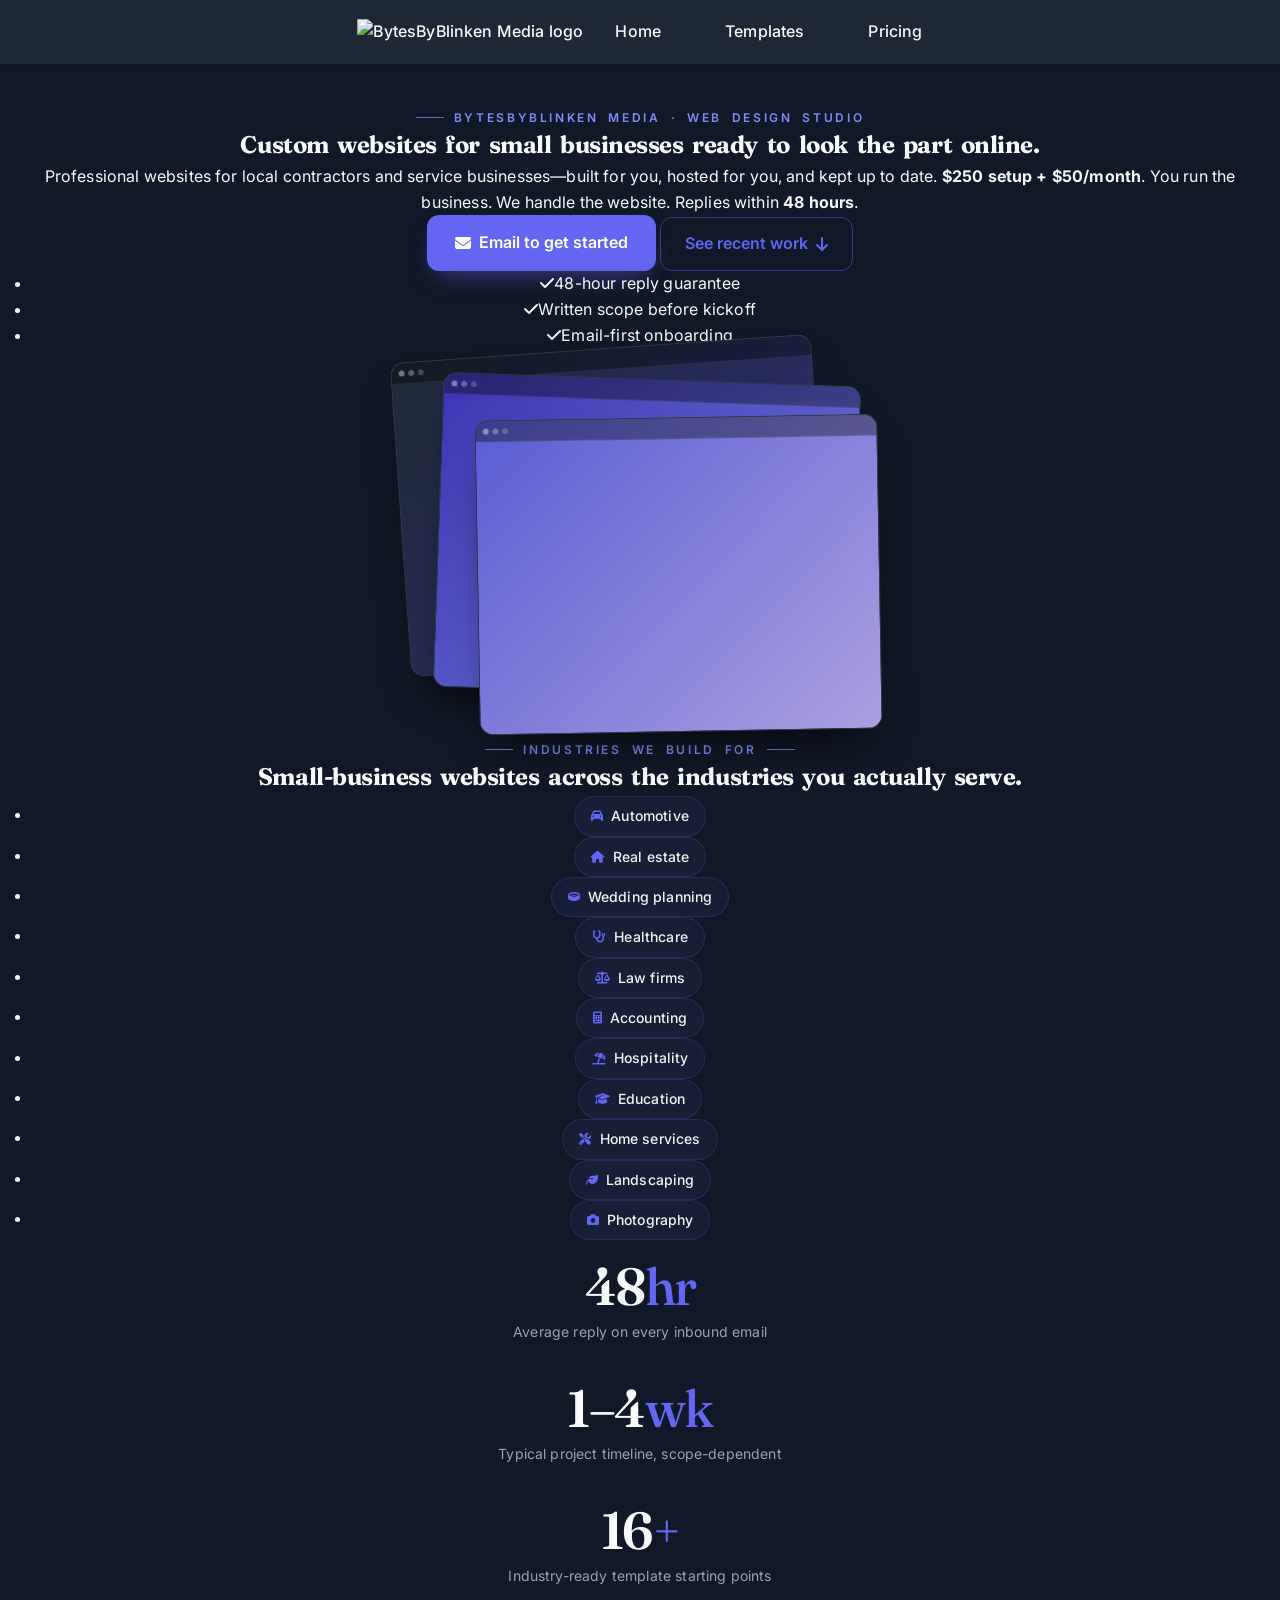
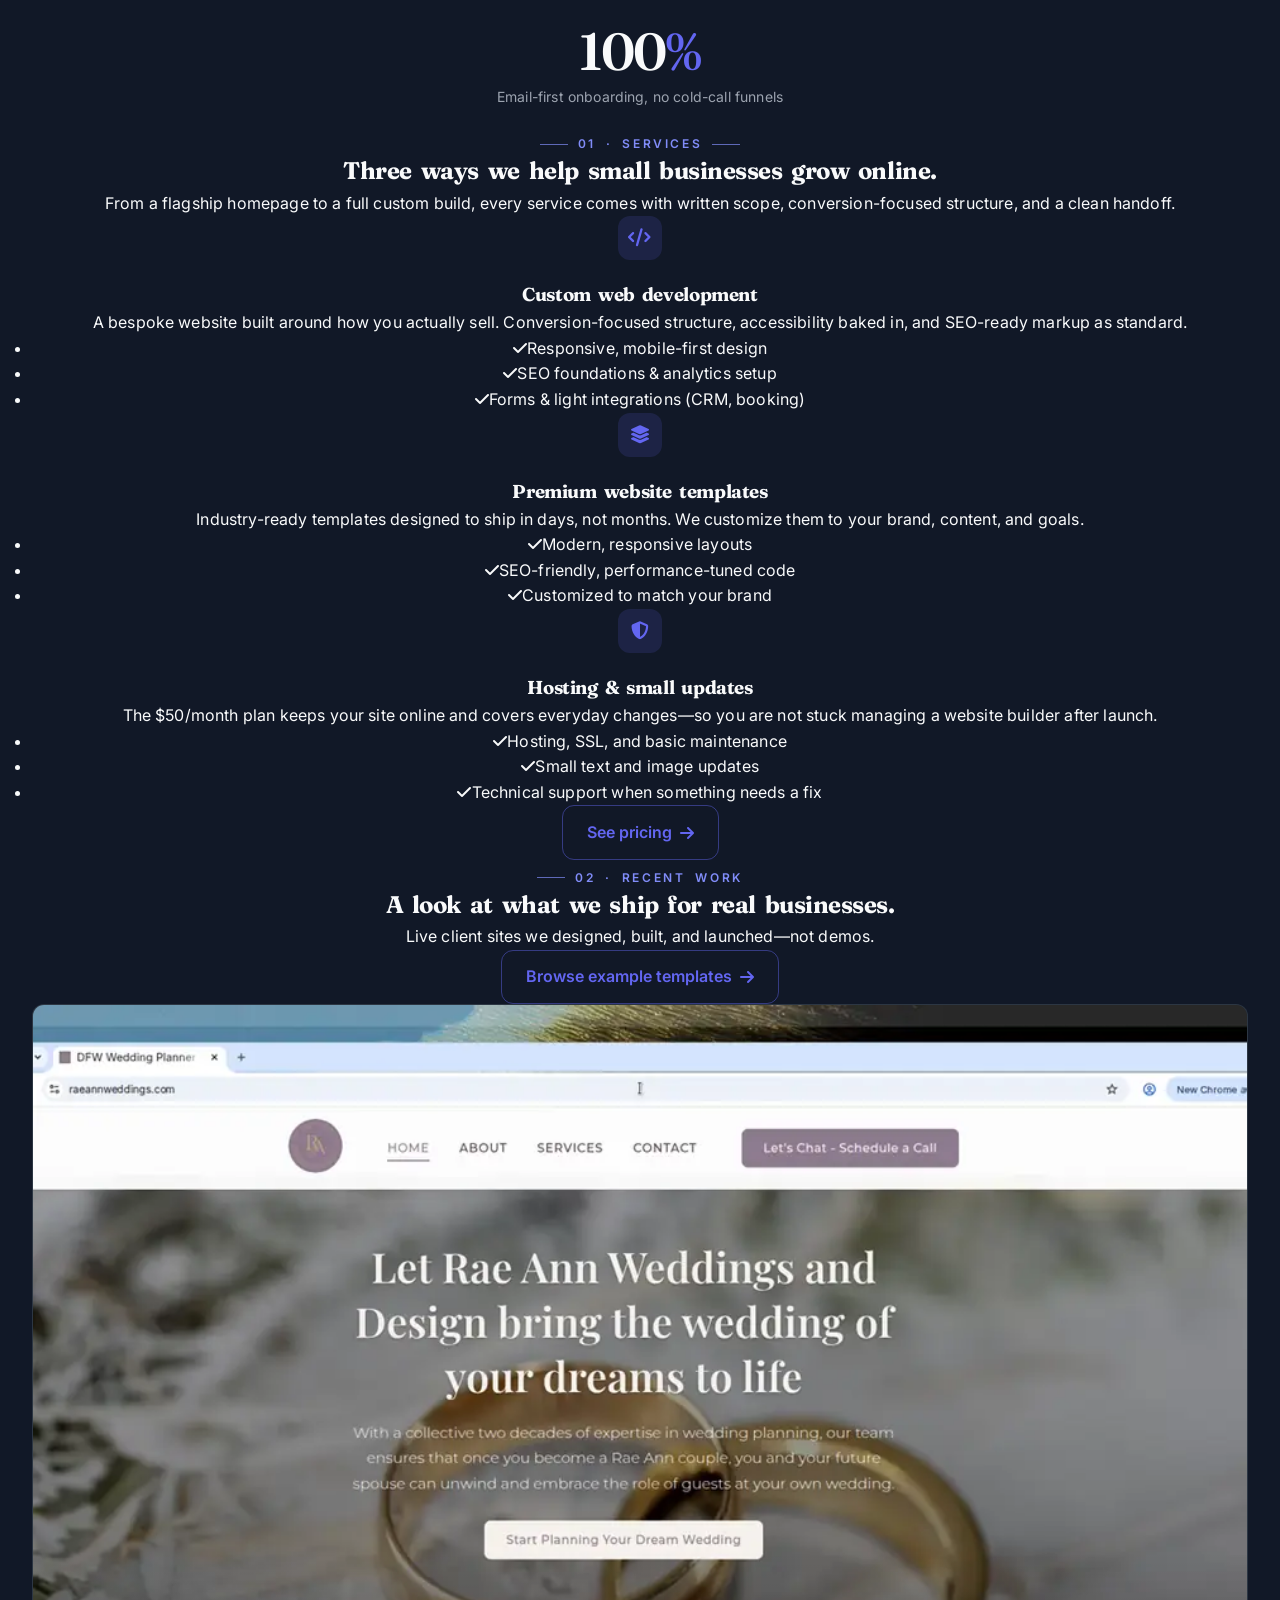
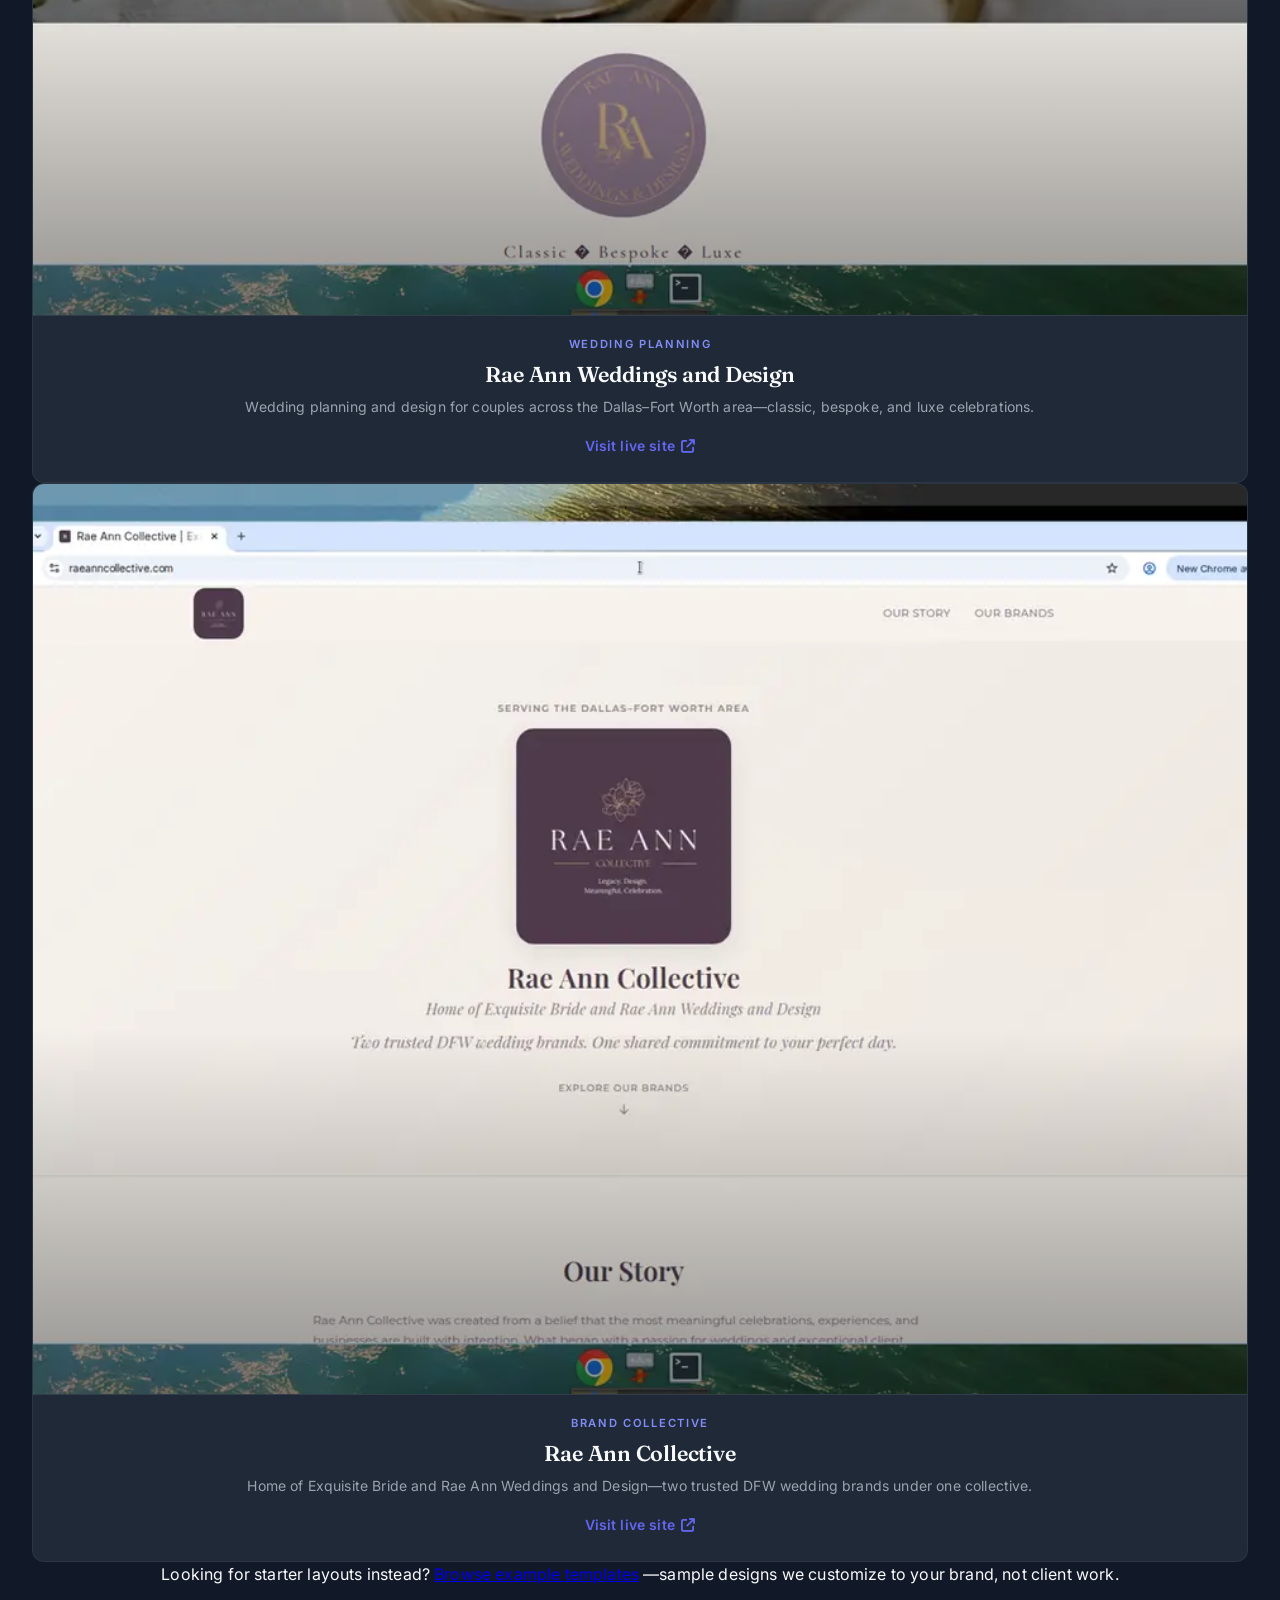
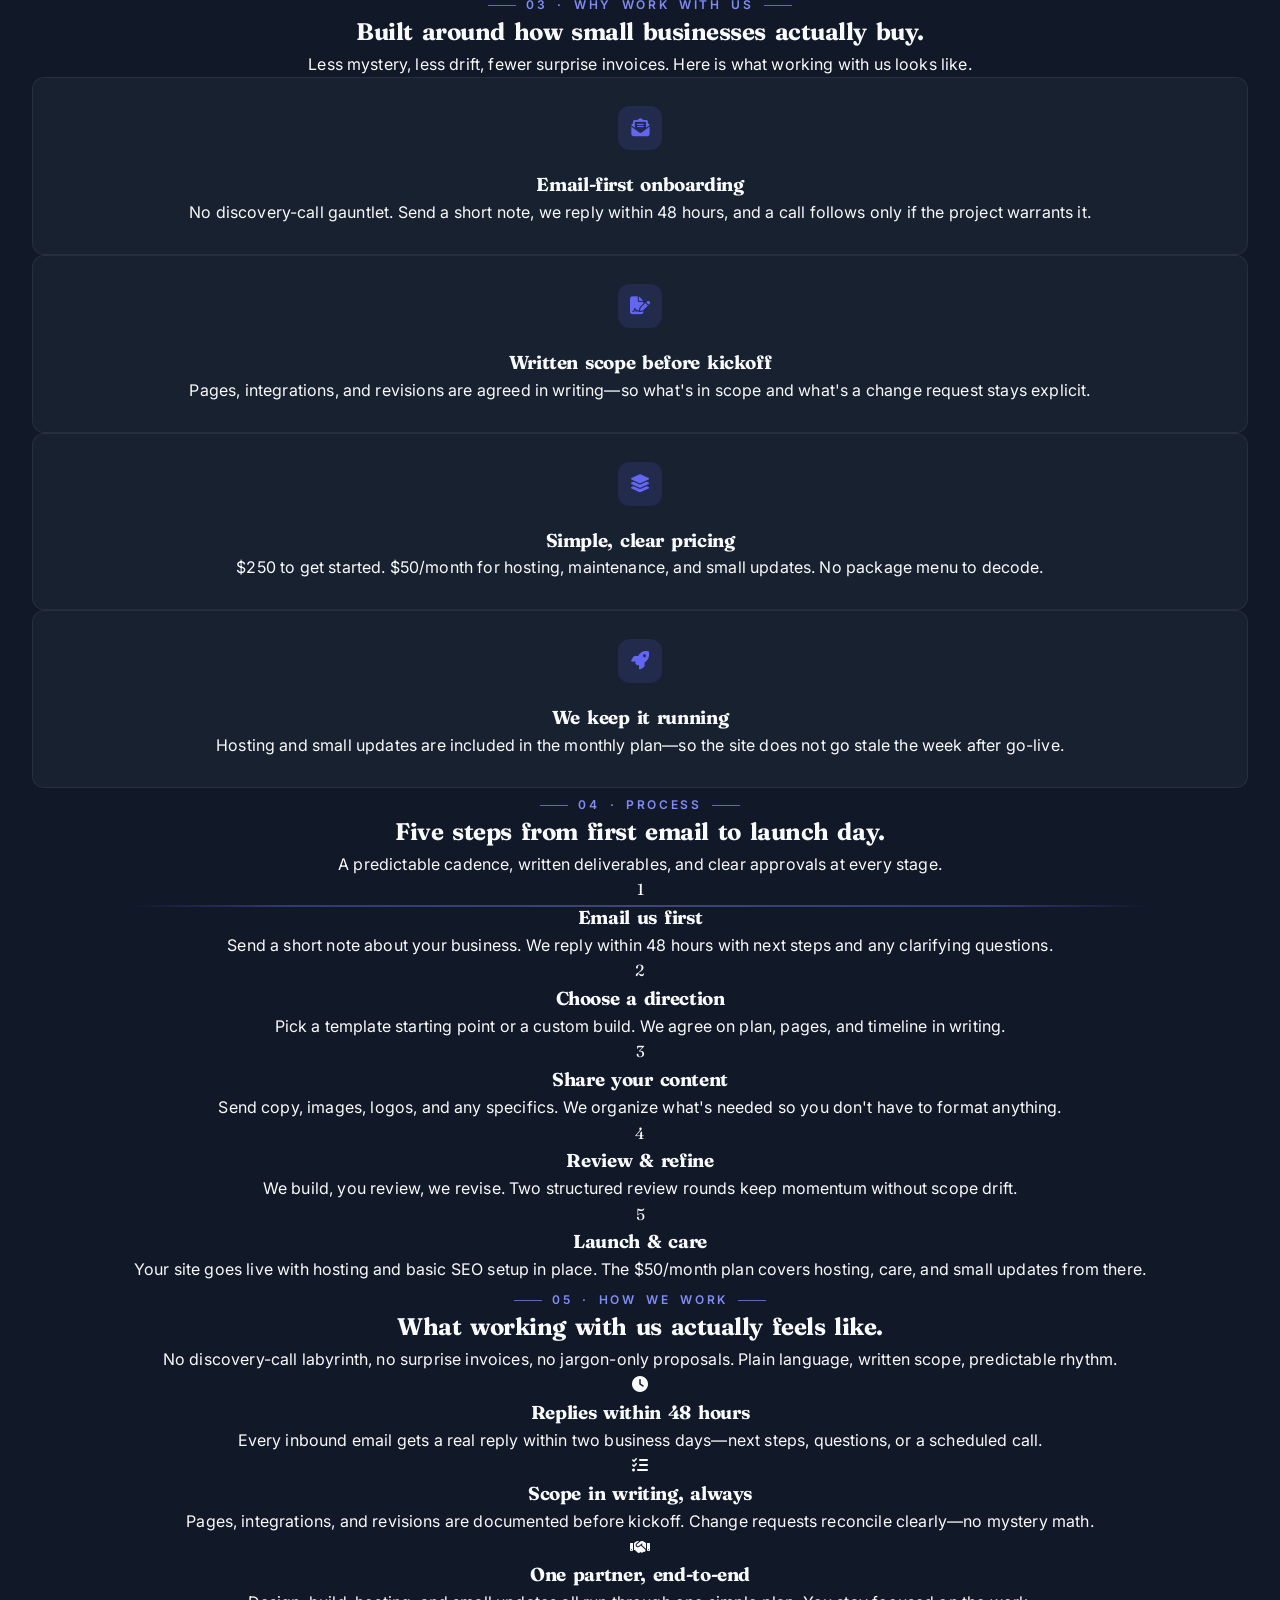
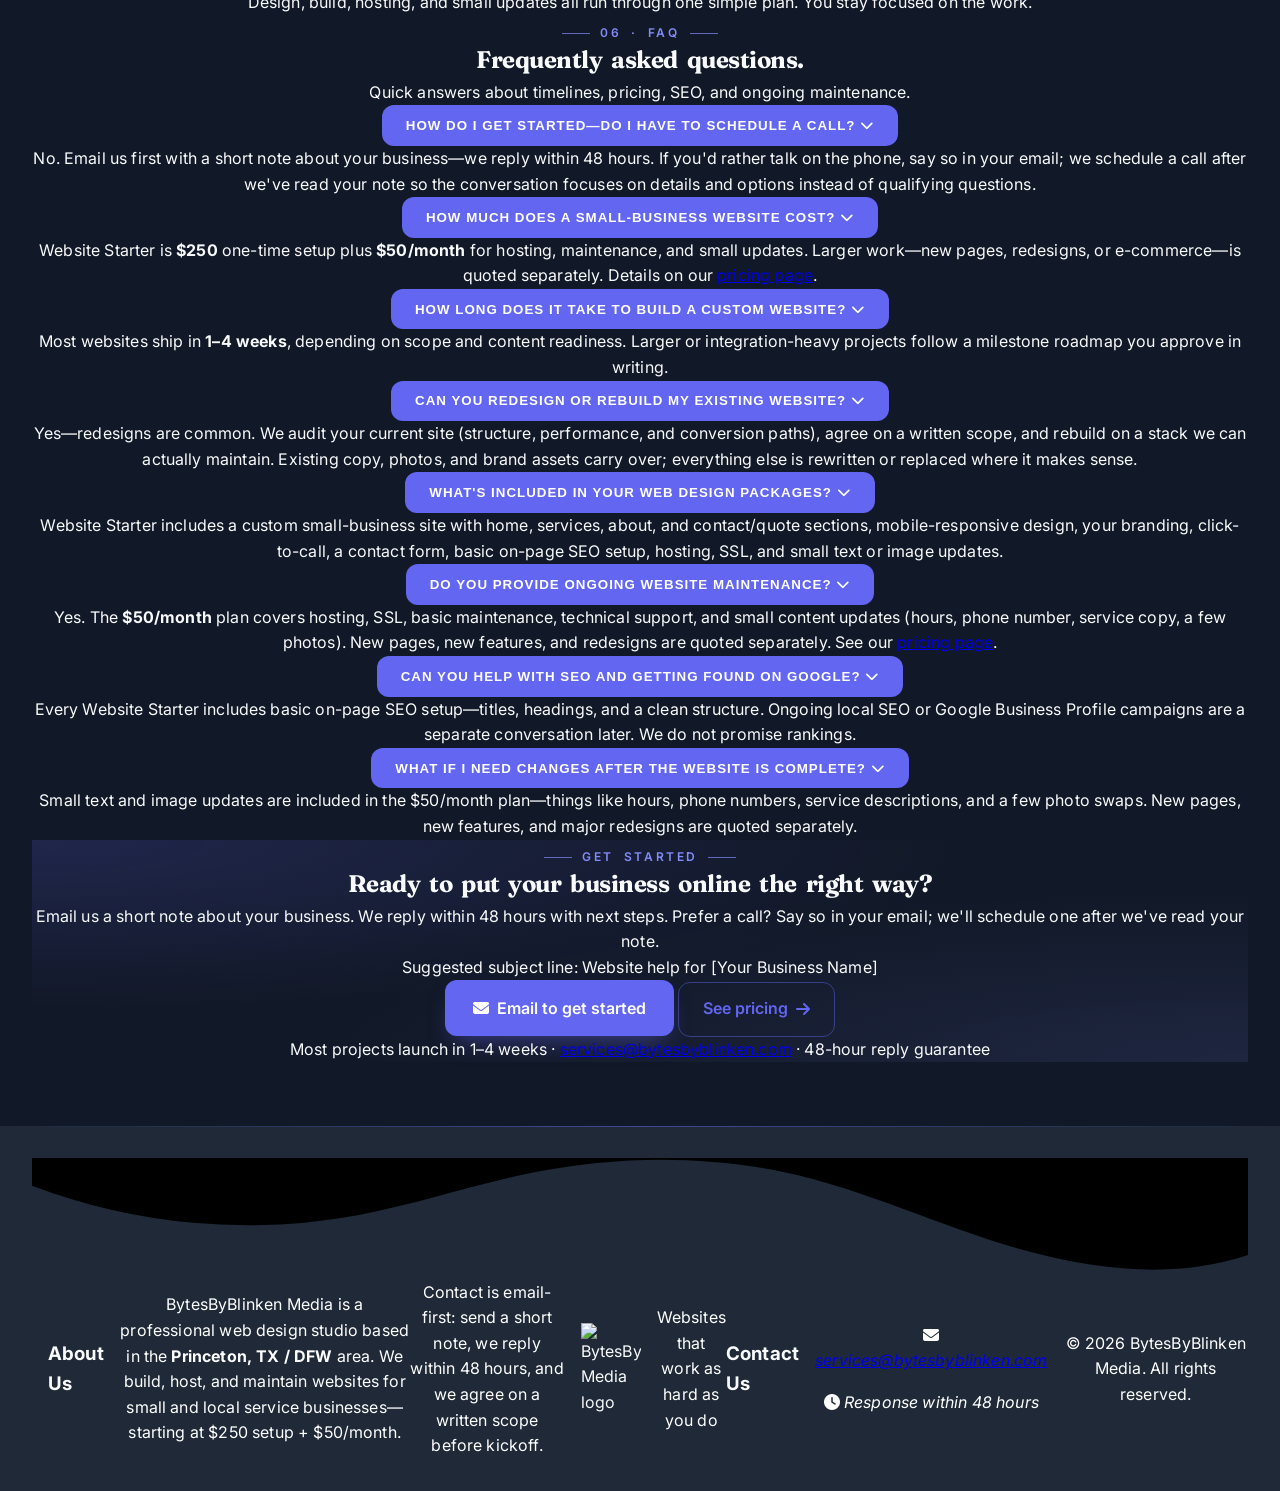
==== index.html @ 93beb2c6 "Show real client work and a Princeton/DFW About section. Replace template demos in Recent work with " ====
<!DOCTYPE html>
<html lang="en">
<head>
    <meta charset="UTF-8">
    <meta name="viewport" content="width=device-width, initial-scale=1.0">
    <meta name="description" content="BytesByBlinken Media builds professional websites for local contractors and service businesses. $250 setup + $50/month. You run the business. We handle the website.">
    <meta name="keywords" content="custom web design agency, small business web design, contractor website, local business website, affordable website, web development services, responsive web design, website templates, professional web design, web design pricing" />
    <meta name="google-site-verification" content="v9NE3aeE0xUibX_VsaZxMPtpK-1YTXNKPW6w9gkhU68" />
    <meta name="robots" content="index, follow, max-snippet:-1, max-image-preview:large, max-video-preview:-1">
    <meta name="author" content="BytesByBlinken">

    <!-- Open Graph meta tags -->
    <meta property="og:title" content="Custom Web Design Agency for Small Businesses | BytesByBlinken Media"/>
    <meta property="og:description" content="Professional websites for local service businesses. $250 setup + $50/month includes hosting, maintenance, and small updates. Replies within 48 hours."/>
    <meta property="og:image" content="https://builtbyblinken.com/images/Logo.png"/>
    <meta property="og:image:width" content="1200"/>
    <meta property="og:image:height" content="630"/>
    <meta property="og:url" content="https://builtbyblinken.com/"/>
    <meta property="og:type" content="website"/>
    <meta property="og:site_name" content="BytesByBlinken Media"/>

    <!-- Twitter Card meta tags -->
    <meta name="twitter:card" content="summary_large_image"/>
    <meta name="twitter:title" content="Custom Web Design Agency for Small Businesses | BytesByBlinken Media"/>
    <meta name="twitter:description" content="Professional websites for local service businesses. $250 setup + $50/month includes hosting, maintenance, and small updates. Replies within 48 hours."/>
    <meta name="twitter:image" content="https://builtbyblinken.com/images/Logo.png"/>

    <link rel="canonical" href="https://builtbyblinken.com/" />
    <title>Custom Web Design Agency for Small Businesses | BytesByBlinken Media</title>
    <link rel="stylesheet" href="style.css">
    <link rel="stylesheet" href="tailwind-built.css">
    <link rel="stylesheet" href="https://cdnjs.cloudflare.com/ajax/libs/font-awesome/6.4.0/css/all.min.css">
    <link rel="icon" type="image/png" href="./images/Logo.png">

    <!-- Google tag (gtag.js) -->
    <script async src="https://www.googletagmanager.com/gtag/js?id=G-9R77YHRG17"></script>
    <script>
      window.dataLayer = window.dataLayer || [];
      function gtag(){dataLayer.push(arguments);}
      gtag('js', new Date());
      gtag('config', 'G-9R77YHRG17');
    </script>

    <!-- Structured Data for SEO -->
    <script type="application/ld+json">
    {
      "@context": "https://schema.org",
      "@type": "WebDesignAgency",
      "name": "BytesByBlinken Media",
      "description": "Web design for local contractors and service businesses. Website Starter is $250 setup plus $50/month for hosting, maintenance, and small updates.",
      "url": "https://builtbyblinken.com",
      "logo": "https://builtbyblinken.com/images/Logo.png",
      "image": "https://builtbyblinken.com/images/Logo.png",
      "telephone": "Contact via email",
      "email": "services@bytesbyblinken.com",
      "address": {
        "@type": "PostalAddress",
        "addressLocality": "Princeton",
        "addressRegion": "TX",
        "addressCountry": "US"
      },
      "sameAs": [
        "https://github.com/ItsHeyblinken"
      ],
      "serviceType": [
        "Custom Web Design",
        "Web Development",
        "Website Templates",
        "Responsive Design",
        "SEO Web Design",
        "Website Hosting and Maintenance"
      ],
      "areaServed": "Dallas-Fort Worth, TX",
      "hasOfferCatalog": {
        "@type": "OfferCatalog",
        "name": "Web Design Services",
        "itemListElement": [
          {
            "@type": "Offer",
            "itemOffered": {
              "@type": "Service",
              "name": "Custom Web Development",
              "description": "Tailored websites built to your exact specifications, with written scope and conversion-focused structure."
            }
          },
          {
            "@type": "Offer",
            "itemOffered": {
              "@type": "Service",
              "name": "Premium Website Templates",
              "description": "Professional, responsive templates ready for fast deployment across industries."
            }
          },
          {
            "@type": "Offer",
            "itemOffered": {
              "@type": "Service",
              "name": "Website Starter Hosting and Maintenance",
              "description": "$50/month hosting, SSL, basic maintenance, and small text or image updates after launch."
            }
          }
        ]
      }
    }
    </script>
</head>
<body class="bg-primary text-light min-h-screen flex flex-col">
    <header>
        <nav id="navbar" class="fixed top-0 left-0 w-full bg-secondary/95 backdrop-blur-md border-b border-white/10 shadow-lg shadow-black/25 z-50 transition-all duration-300">
            <div class="container mx-auto px-4 py-3 flex flex-row justify-between items-center">
                <a href="./index.html" class="transition-transform duration-300 hover:scale-105 flex items-center" aria-label="BytesByBlinken Media home">
                    <img id="navbar-logo" src="./images/Logo.png" alt="BytesByBlinken Media logo" class="w-10 h-auto">
                </a>
                <ul class="flex flex-row space-x-8 items-center">
                    <li class="flex flex-row md:space-x-8 space-x-4">
                        <a href="./index.html" class="text-accent transition-colors relative py-2 flex items-center after:absolute after:bottom-0 after:left-1/2 after:-translate-x-1/2 after:w-4/5 after:h-0.5 after:bg-accent after:transition-all">Home</a>
                        <a href="./templates.html" class="text-light hover:text-accent transition-colors relative py-2 flex items-center after:absolute after:bottom-0 after:left-1/2 after:-translate-x-1/2 after:w-0 after:h-0.5 after:bg-accent after:transition-all hover:after:w-4/5">Templates</a>
                        <a href="./pricing.html" class="text-light hover:text-accent transition-colors relative py-2 flex items-center after:absolute after:bottom-0 after:left-1/2 after:-translate-x-1/2 after:w-0 after:h-0.5 after:bg-accent after:transition-all hover:after:w-4/5">Pricing</a>
                    </li>
                </ul>
            </div>
        </nav>
    </header>

    <main class="container mx-auto px-4 pt-24 md:pt-28 flex-grow">

        <!-- =================== HERO =================== -->
        <section class="relative pb-12 md:pb-20" aria-labelledby="home-heading">
            <div class="absolute inset-0 bg-gradient-soft pointer-events-none rounded-3xl" aria-hidden="true"></div>
            <div class="relative grid lg:grid-cols-12 gap-10 lg:gap-12 items-center pt-6 md:pt-10 px-2 sm:px-4 md:px-6">
                <div class="lg:col-span-7 flex flex-col gap-6">
                    <span class="eyebrow">BytesByBlinken Media · Web Design Studio</span>
                    <h1 id="home-heading" class="font-display text-4xl sm:text-5xl md:text-6xl lg:text-[3.75rem] xl:text-[4.25rem] leading-[1.05] text-light font-semibold animate-slideUp">
                        Custom websites for small businesses ready to <span class="text-accent italic">look the part</span> online.
                    </h1>
                    <p class="text-muted text-lg md:text-xl leading-relaxed max-w-2xl animate-slideUp animation-delay-200">
                        Professional websites for local contractors and service businesses—built for you, hosted for you, and kept up to date. <strong class="text-light font-semibold">$250 setup + $50/month</strong>. You run the business. We handle the website. Replies within <strong class="text-light font-semibold">48 hours</strong>.
                    </p>
                    <div class="flex flex-col sm:flex-row gap-3 sm:gap-4 pt-2 animate-fadeIn animation-delay-400">
                        <a href="mailto:services@bytesbyblinken.com?subject=Website%20help%20for%20%5BYour%20Business%20Name%5D&body=Hi%2C%0A%0APlease%20share%20a%20few%20details%20so%20I%20can%20reply%20with%20next%20steps%3A%0A%0A-%20Business%20name%3A%20%0A-%20What%20you%20sell%20or%20do%3A%20%0A-%20Timeline%20or%20deadline%20%28if%20any%29%3A%20%0A-%20Link%20to%20your%20current%20site%20or%20social%20%28if%20you%20have%20one%29%3A%20%0A%0AIf%20you%27d%20rather%20talk%20on%20the%20phone%20first%2C%20say%20so%20here%20and%20we%27ll%20schedule%20a%20call%20after%20this%20note.%0A%0AThanks%21" class="btn-cta">
                            <i class="fas fa-envelope text-sm"></i>
                            <span>Email to get started</span>
                        </a>
                        <a href="#recent-work" class="btn-ghost">
                            <span>See recent work</span>
                            <i class="fas fa-arrow-down text-xs"></i>
                        </a>
                    </div>
                    <ul class="flex flex-wrap gap-x-6 gap-y-2 text-sm text-muted pt-3 animate-fadeIn animation-delay-600">
                        <li class="flex items-center gap-2"><i class="fas fa-check text-accent text-xs"></i><span>48-hour reply guarantee</span></li>
                        <li class="flex items-center gap-2"><i class="fas fa-check text-accent text-xs"></i><span>Written scope before kickoff</span></li>
                        <li class="flex items-center gap-2"><i class="fas fa-check text-accent text-xs"></i><span>Email-first onboarding</span></li>
                    </ul>
                </div>

                <div class="lg:col-span-5 flex justify-center lg:justify-end">
                    <div class="hero-stack" aria-hidden="true">
                        <div class="hero-stack-card card-back"></div>
                        <div class="hero-stack-card card-mid"></div>
                        <div class="hero-stack-card card-front"></div>
                    </div>
                </div>
            </div>
        </section>

        <!-- =================== INDUSTRIES SERVED =================== -->
        <section class="py-10 md:py-12 border-t border-white/10" aria-labelledby="industries-heading">
            <div class="text-center max-w-2xl mx-auto mb-8">
                <span class="eyebrow eyebrow-center justify-center">Industries we build for</span>
                <h2 id="industries-heading" class="font-display text-2xl md:text-3xl text-light mt-4 leading-tight">Small-business websites across the industries you actually serve.</h2>
            </div>
            <ul class="flex flex-wrap justify-center gap-2.5 max-w-4xl mx-auto" role="list">
                <li><span class="industry-pill"><i class="fas fa-car"></i>Automotive</span></li>
                <li><span class="industry-pill"><i class="fas fa-house"></i>Real estate</span></li>
                <li><span class="industry-pill"><i class="fas fa-ring"></i>Wedding planning</span></li>
                <li><span class="industry-pill"><i class="fas fa-stethoscope"></i>Healthcare</span></li>
                <li><span class="industry-pill"><i class="fas fa-scale-balanced"></i>Law firms</span></li>
                <li><span class="industry-pill"><i class="fas fa-calculator"></i>Accounting</span></li>
                <li><span class="industry-pill"><i class="fas fa-umbrella-beach"></i>Hospitality</span></li>
                <li><span class="industry-pill"><i class="fas fa-graduation-cap"></i>Education</span></li>
                <li><span class="industry-pill"><i class="fas fa-screwdriver-wrench"></i>Home services</span></li>
                <li><span class="industry-pill"><i class="fas fa-leaf"></i>Landscaping</span></li>
                <li><span class="industry-pill"><i class="fas fa-camera"></i>Photography</span></li>
            </ul>
        </section>

        <!-- =================== STATS BAR =================== -->
        <section class="py-10 md:py-12" aria-labelledby="stats-heading">
            <h2 id="stats-heading" class="sr-only">How we work</h2>
            <div class="grid grid-cols-2 md:grid-cols-4 gap-4 md:gap-6 bg-secondary/50 border border-white/10 rounded-2xl p-6 md:p-8 backdrop-blur-sm">
                <div class="stat-block border-b md:border-b-0 md:border-r border-white/10">
                    <span class="stat-number">48<span class="stat-suffix">hr</span></span>
                    <span class="stat-label">Average reply on every inbound email</span>
                </div>
                <div class="stat-block md:border-r border-white/10">
                    <span class="stat-number">1–4<span class="stat-suffix">wk</span></span>
                    <span class="stat-label">Typical project timeline, scope-dependent</span>
                </div>
                <div class="stat-block md:border-r border-white/10 border-t md:border-t-0 pt-6 md:pt-0">
                    <span class="stat-number">16<span class="stat-suffix">+</span></span>
                    <span class="stat-label">Industry-ready template starting points</span>
                </div>
                <div class="stat-block border-t md:border-t-0 pt-6 md:pt-0">
                    <span class="stat-number">100<span class="stat-suffix">%</span></span>
                    <span class="stat-label">Email-first onboarding, no cold-call funnels</span>
                </div>
            </div>
        </section>

        <!-- =================== SERVICES =================== -->
        <section class="py-16 md:py-20 border-t border-white/10" aria-labelledby="services-heading">
            <div class="text-center mb-12 md:mb-14 max-w-3xl mx-auto">
                <span class="eyebrow eyebrow-center justify-center">01 · Services</span>
                <h2 id="services-heading" class="font-display text-3xl md:text-4xl lg:text-5xl text-light mt-4 leading-tight font-semibold">
                    Three ways we help small businesses <span class="text-accent">grow online</span>.
                </h2>
                <p class="text-muted mt-5 text-base md:text-lg leading-relaxed">From a flagship homepage to a full custom build, every service comes with written scope, conversion-focused structure, and a clean handoff.</p>
            </div>

            <div class="grid grid-cols-1 md:grid-cols-3 gap-6 md:gap-8">
                <article class="bg-secondary/70 rounded-2xl p-7 md:p-8 border border-white/10 hover:border-accent/35 transition-all duration-300 hover:-translate-y-1 hover:shadow-2xl flex flex-col">
                    <div class="differentiator-icon">
                        <i class="fas fa-code"></i>
                    </div>
                    <h3 class="font-display text-2xl text-light font-semibold mb-3">Custom web development</h3>
                    <p class="text-muted leading-relaxed mb-4">A bespoke website built around how you actually sell. Conversion-focused structure, accessibility baked in, and SEO-ready markup as standard.</p>
                    <ul class="text-sm text-muted space-y-2 mt-auto pt-4 border-t border-white/10">
                        <li class="flex gap-2"><i class="fas fa-check text-accent text-xs mt-1.5 shrink-0"></i><span>Responsive, mobile-first design</span></li>
                        <li class="flex gap-2"><i class="fas fa-check text-accent text-xs mt-1.5 shrink-0"></i><span>SEO foundations &amp; analytics setup</span></li>
                        <li class="flex gap-2"><i class="fas fa-check text-accent text-xs mt-1.5 shrink-0"></i><span>Forms &amp; light integrations (CRM, booking)</span></li>
                    </ul>
                </article>

                <article class="bg-secondary/70 rounded-2xl p-7 md:p-8 border border-white/10 hover:border-accent/35 transition-all duration-300 hover:-translate-y-1 hover:shadow-2xl flex flex-col">
                    <div class="differentiator-icon">
                        <i class="fas fa-layer-group"></i>
                    </div>
                    <h3 class="font-display text-2xl text-light font-semibold mb-3">Premium website templates</h3>
                    <p class="text-muted leading-relaxed mb-4">Industry-ready templates designed to ship in days, not months. We customize them to your brand, content, and goals.</p>
                    <ul class="text-sm text-muted space-y-2 mt-auto pt-4 border-t border-white/10">
                        <li class="flex gap-2"><i class="fas fa-check text-accent text-xs mt-1.5 shrink-0"></i><span>Modern, responsive layouts</span></li>
                        <li class="flex gap-2"><i class="fas fa-check text-accent text-xs mt-1.5 shrink-0"></i><span>SEO-friendly, performance-tuned code</span></li>
                        <li class="flex gap-2"><i class="fas fa-check text-accent text-xs mt-1.5 shrink-0"></i><span>Customized to match your brand</span></li>
                    </ul>
                </article>

                <article class="bg-secondary/70 rounded-2xl p-7 md:p-8 border border-white/10 hover:border-accent/35 transition-all duration-300 hover:-translate-y-1 hover:shadow-2xl flex flex-col">
                    <div class="differentiator-icon">
                        <i class="fas fa-shield-halved"></i>
                    </div>
                    <h3 class="font-display text-2xl text-light font-semibold mb-3">Hosting &amp; small updates</h3>
                    <p class="text-muted leading-relaxed mb-4">The $50/month plan keeps your site online and covers everyday changes—so you are not stuck managing a website builder after launch.</p>
                    <ul class="text-sm text-muted space-y-2 mt-auto pt-4 border-t border-white/10">
                        <li class="flex gap-2"><i class="fas fa-check text-accent text-xs mt-1.5 shrink-0"></i><span>Hosting, SSL, and basic maintenance</span></li>
                        <li class="flex gap-2"><i class="fas fa-check text-accent text-xs mt-1.5 shrink-0"></i><span>Small text and image updates</span></li>
                        <li class="flex gap-2"><i class="fas fa-check text-accent text-xs mt-1.5 shrink-0"></i><span>Technical support when something needs a fix</span></li>
                    </ul>
                </article>
            </div>

            <div class="text-center mt-10">
                <a href="./pricing.html" class="btn-ghost">
                    <span>See pricing</span>
                    <i class="fas fa-arrow-right text-xs"></i>
                </a>
            </div>
        </section>

        <!-- =================== RECENT WORK =================== -->
        <section id="recent-work" class="py-16 md:py-20 border-t border-white/10 text-left" aria-labelledby="work-heading">
            <div class="flex flex-col md:flex-row md:items-end md:justify-between gap-6 mb-10 md:mb-14">
                <div class="max-w-3xl">
                    <span class="eyebrow">02 · Recent work</span>
                    <h2 id="work-heading" class="font-display text-3xl md:text-4xl lg:text-5xl text-light mt-4 leading-tight font-semibold">
                        A look at what we ship for <span class="text-accent">real businesses</span>.
                    </h2>
                    <p class="text-muted mt-5 text-base md:text-lg leading-relaxed">Live client sites we designed, built, and launched—not demos.</p>
                </div>
                <a href="./templates.html" class="btn-ghost shrink-0 self-start md:self-auto">
                    <span>Browse example templates</span>
                    <i class="fas fa-arrow-right text-xs"></i>
                </a>
            </div>

            <div class="grid grid-cols-1 md:grid-cols-2 gap-6 md:gap-8 max-w-5xl">
                <a href="https://raeannweddings.com" target="_blank" rel="noopener noreferrer" class="work-card" aria-label="Visit Rae Ann Weddings and Design (opens in a new tab)">
                    <div class="work-card-visual">
                        <img src="./images/raeann-weddings-homepage.webp" alt="Homepage of Rae Ann Weddings and Design" class="work-card-image" width="960" height="720" loading="lazy" decoding="async">
                    </div>
                    <div class="work-card-body">
                        <span class="work-card-category">Wedding planning</span>
                        <h3 class="work-card-title">Rae Ann Weddings and Design</h3>
                        <p class="work-card-desc">Wedding planning and design for couples across the Dallas–Fort Worth area—classic, bespoke, and luxe celebrations.</p>
                        <span class="work-card-link">Visit live site <i class="fas fa-arrow-up-right-from-square text-xs"></i></span>
                    </div>
                </a>

                <a href="https://raeanncollective.com" target="_blank" rel="noopener noreferrer" class="work-card" aria-label="Visit Rae Ann Collective (opens in a new tab)">
                    <div class="work-card-visual">
                        <img src="./images/raeann-collective-homepage.webp" alt="Homepage of Rae Ann Collective" class="work-card-image" width="960" height="720" loading="lazy" decoding="async">
                    </div>
                    <div class="work-card-body">
                        <span class="work-card-category">Brand collective</span>
                        <h3 class="work-card-title">Rae Ann Collective</h3>
                        <p class="work-card-desc">Home of Exquisite Bride and Rae Ann Weddings and Design—two trusted DFW wedding brands under one collective.</p>
                        <span class="work-card-link">Visit live site <i class="fas fa-arrow-up-right-from-square text-xs"></i></span>
                    </div>
                </a>
            </div>

            <p class="text-muted text-sm mt-8 md:mt-10 leading-relaxed">
                Looking for starter layouts instead?
                <a href="./templates.html" class="text-accent hover:text-highlight transition-colors font-medium">Browse example templates</a>
                —sample designs we customize to your brand, not client work.
            </p>
        </section>

        <!-- =================== WHY WORK WITH US =================== -->
        <section class="py-16 md:py-20 border-t border-white/10" aria-labelledby="why-heading">
            <div class="text-center mb-12 md:mb-14 max-w-3xl mx-auto">
                <span class="eyebrow eyebrow-center justify-center">03 · Why work with us</span>
                <h2 id="why-heading" class="font-display text-3xl md:text-4xl lg:text-5xl text-light mt-4 leading-tight font-semibold">
                    Built around <span class="text-accent">how small businesses</span> actually buy.
                </h2>
                <p class="text-muted mt-5 text-base md:text-lg leading-relaxed">Less mystery, less drift, fewer surprise invoices. Here is what working with us looks like.</p>
            </div>

            <div class="grid grid-cols-1 sm:grid-cols-2 lg:grid-cols-4 gap-5 md:gap-6">
                <div class="differentiator-card">
                    <div class="differentiator-icon"><i class="fas fa-envelope-open-text"></i></div>
                    <h3 class="font-display text-xl text-light font-semibold mb-2">Email-first onboarding</h3>
                    <p class="text-sm text-muted leading-relaxed">No discovery-call gauntlet. Send a short note, we reply within 48 hours, and a call follows only if the project warrants it.</p>
                </div>
                <div class="differentiator-card">
                    <div class="differentiator-icon"><i class="fas fa-file-signature"></i></div>
                    <h3 class="font-display text-xl text-light font-semibold mb-2">Written scope before kickoff</h3>
                    <p class="text-sm text-muted leading-relaxed">Pages, integrations, and revisions are agreed in writing—so what's in scope and what's a change request stays explicit.</p>
                </div>
                <div class="differentiator-card">
                    <div class="differentiator-icon"><i class="fas fa-layer-group"></i></div>
                    <h3 class="font-display text-xl text-light font-semibold mb-2">Simple, clear pricing</h3>
                    <p class="text-sm text-muted leading-relaxed">$250 to get started. $50/month for hosting, maintenance, and small updates. No package menu to decode.</p>
                </div>
                <div class="differentiator-card">
                    <div class="differentiator-icon"><i class="fas fa-rocket"></i></div>
                    <h3 class="font-display text-xl text-light font-semibold mb-2">We keep it running</h3>
                    <p class="text-sm text-muted leading-relaxed">Hosting and small updates are included in the monthly plan—so the site does not go stale the week after go-live.</p>
                </div>
            </div>
        </section>

        <!-- =================== PROCESS =================== -->
        <section class="py-16 md:py-20 border-t border-white/10" aria-labelledby="process-heading">
            <div class="text-center mb-12 md:mb-14 max-w-3xl mx-auto">
                <span class="eyebrow eyebrow-center justify-center">04 · Process</span>
                <h2 id="process-heading" class="font-display text-3xl md:text-4xl lg:text-5xl text-light mt-4 leading-tight font-semibold">
                    Five steps from <span class="text-accent">first email</span> to launch day.
                </h2>
                <p class="text-muted mt-5 text-base md:text-lg leading-relaxed">A predictable cadence, written deliverables, and clear approvals at every stage.</p>
            </div>

            <div class="grid grid-cols-1 sm:grid-cols-2 lg:grid-cols-5 gap-5 md:gap-6 process-timeline">
                <div class="process-step bg-secondary/60 rounded-xl p-6 border border-white/10 backdrop-blur-sm text-center">
                    <div class="w-12 h-12 rounded-full bg-accent/20 ring-4 ring-primary flex items-center justify-center mx-auto mb-4 font-display font-semibold text-accent text-lg">1</div>
                    <h3 class="font-display text-lg text-light font-semibold mb-2">Email us first</h3>
                    <p class="text-muted text-sm leading-relaxed">Send a short note about your business. We reply within 48 hours with next steps and any clarifying questions.</p>
                </div>
                <div class="process-step bg-secondary/60 rounded-xl p-6 border border-white/10 backdrop-blur-sm text-center">
                    <div class="w-12 h-12 rounded-full bg-accent/20 ring-4 ring-primary flex items-center justify-center mx-auto mb-4 font-display font-semibold text-accent text-lg">2</div>
                    <h3 class="font-display text-lg text-light font-semibold mb-2">Choose a direction</h3>
                    <p class="text-muted text-sm leading-relaxed">Pick a template starting point or a custom build. We agree on plan, pages, and timeline in writing.</p>
                </div>
                <div class="process-step bg-secondary/60 rounded-xl p-6 border border-white/10 backdrop-blur-sm text-center">
                    <div class="w-12 h-12 rounded-full bg-accent/20 ring-4 ring-primary flex items-center justify-center mx-auto mb-4 font-display font-semibold text-accent text-lg">3</div>
                    <h3 class="font-display text-lg text-light font-semibold mb-2">Share your content</h3>
                    <p class="text-muted text-sm leading-relaxed">Send copy, images, logos, and any specifics. We organize what's needed so you don't have to format anything.</p>
                </div>
                <div class="process-step bg-secondary/60 rounded-xl p-6 border border-white/10 backdrop-blur-sm text-center">
                    <div class="w-12 h-12 rounded-full bg-accent/20 ring-4 ring-primary flex items-center justify-center mx-auto mb-4 font-display font-semibold text-accent text-lg">4</div>
                    <h3 class="font-display text-lg text-light font-semibold mb-2">Review &amp; refine</h3>
                    <p class="text-muted text-sm leading-relaxed">We build, you review, we revise. Two structured review rounds keep momentum without scope drift.</p>
                </div>
                <div class="process-step bg-secondary/60 rounded-xl p-6 border border-white/10 backdrop-blur-sm text-center">
                    <div class="w-12 h-12 rounded-full bg-accent/20 ring-4 ring-primary flex items-center justify-center mx-auto mb-4 font-display font-semibold text-accent text-lg">5</div>
                    <h3 class="font-display text-lg text-light font-semibold mb-2">Launch &amp; care</h3>
                    <p class="text-muted text-sm leading-relaxed">Your site goes live with hosting and basic SEO setup in place. The $50/month plan covers hosting, care, and small updates from there.</p>
                </div>
            </div>
        </section>

        <!-- =================== HOW CLIENTS EXPERIENCE US (social proof, no fake names) =================== -->
        <section class="py-16 md:py-20 border-t border-white/10" aria-labelledby="experience-heading">
            <div class="text-center mb-12 md:mb-14 max-w-3xl mx-auto">
                <span class="eyebrow eyebrow-center justify-center">05 · How we work</span>
                <h2 id="experience-heading" class="font-display text-3xl md:text-4xl lg:text-5xl text-light mt-4 leading-tight font-semibold">
                    What working with us <span class="text-accent">actually feels like</span>.
                </h2>
                <p class="text-muted mt-5 text-base md:text-lg leading-relaxed">No discovery-call labyrinth, no surprise invoices, no jargon-only proposals. Plain language, written scope, predictable rhythm.</p>
            </div>

            <div class="grid grid-cols-1 md:grid-cols-3 gap-5 md:gap-6 max-w-5xl mx-auto">
                <div class="bg-secondary/60 rounded-2xl p-7 border border-white/10 text-center">
                    <div class="text-accent text-2xl mb-3"><i class="fas fa-clock"></i></div>
                    <h3 class="font-display text-lg text-light font-semibold mb-2">Replies within 48 hours</h3>
                    <p class="text-sm text-muted leading-relaxed">Every inbound email gets a real reply within two business days—next steps, questions, or a scheduled call.</p>
                </div>
                <div class="bg-secondary/60 rounded-2xl p-7 border border-white/10 text-center">
                    <div class="text-accent text-2xl mb-3"><i class="fas fa-list-check"></i></div>
                    <h3 class="font-display text-lg text-light font-semibold mb-2">Scope in writing, always</h3>
                    <p class="text-sm text-muted leading-relaxed">Pages, integrations, and revisions are documented before kickoff. Change requests reconcile clearly—no mystery math.</p>
                </div>
                <div class="bg-secondary/60 rounded-2xl p-7 border border-white/10 text-center">
                    <div class="text-accent text-2xl mb-3"><i class="fas fa-handshake"></i></div>
                    <h3 class="font-display text-lg text-light font-semibold mb-2">One partner, end-to-end</h3>
                    <p class="text-sm text-muted leading-relaxed">Design, build, hosting, and small updates all run through one simple plan. You stay focused on the work.</p>
                </div>
            </div>
        </section>

        <!-- =================== FAQ =================== -->
        <section class="py-16 md:py-20 border-t border-white/10" aria-labelledby="faq-heading">
            <div class="text-center mb-12 md:mb-14 max-w-3xl mx-auto">
                <span class="eyebrow eyebrow-center justify-center">06 · FAQ</span>
                <h2 id="faq-heading" class="font-display text-3xl md:text-4xl lg:text-5xl text-light mt-4 leading-tight font-semibold">
                    Frequently asked <span class="text-accent">questions</span>.
                </h2>
                <p class="text-muted mt-5 text-base md:text-lg leading-relaxed">Quick answers about timelines, pricing, SEO, and ongoing maintenance.</p>
            </div>

            <div class="max-w-4xl mx-auto" itemscope itemtype="https://schema.org/FAQPage">
                <div class="faq-accordion space-y-3">
                    <div class="faq-item bg-secondary/60 rounded-xl border border-white/5 overflow-hidden" itemscope itemprop="mainEntity" itemtype="https://schema.org/Question">
                        <button type="button" class="faq-trigger w-full text-left px-6 py-4 flex items-center justify-between gap-4 text-lg md:text-xl font-bold text-light hover:bg-white/5 transition-colors focus-visible:outline-none focus-visible:ring-2 focus-visible:ring-accent focus-visible:ring-inset" aria-expanded="true" aria-controls="faq-panel-0" id="faq-trigger-0">
                            <span itemprop="name">How do I get started—do I have to schedule a call?</span>
                            <i class="faq-chevron fas fa-chevron-down text-accent shrink-0 transition-transform duration-200 rotate-180" aria-hidden="true"></i>
                        </button>
                        <div class="faq-panel px-6 pb-5 text-muted border-t border-white/5 bg-secondary/40" id="faq-panel-0" role="region" aria-labelledby="faq-trigger-0" itemscope itemprop="acceptedAnswer" itemtype="https://schema.org/Answer">
                            <div class="pt-4" itemprop="text">No. Email us first with a short note about your business—we reply within 48 hours. If you'd rather talk on the phone, say so in your email; we schedule a call after we've read your note so the conversation focuses on details and options instead of qualifying questions.</div>
                        </div>
                    </div>

                    <div class="faq-item bg-secondary/60 rounded-xl border border-white/5 overflow-hidden" itemscope itemprop="mainEntity" itemtype="https://schema.org/Question">
                        <button type="button" class="faq-trigger w-full text-left px-6 py-4 flex items-center justify-between gap-4 text-lg md:text-xl font-bold text-light hover:bg-white/5 transition-colors focus-visible:outline-none focus-visible:ring-2 focus-visible:ring-accent focus-visible:ring-inset" aria-expanded="false" aria-controls="faq-panel-1" id="faq-trigger-1">
                            <span itemprop="name">How much does a small-business website cost?</span>
                            <i class="faq-chevron fas fa-chevron-down text-accent shrink-0 transition-transform duration-200" aria-hidden="true"></i>
                        </button>
                        <div class="faq-panel hidden px-6 pb-5 text-muted border-t border-white/5 bg-secondary/40" id="faq-panel-1" role="region" aria-labelledby="faq-trigger-1" itemscope itemprop="acceptedAnswer" itemtype="https://schema.org/Answer">
                            <div class="pt-4" itemprop="text">Website Starter is <strong class="text-light font-medium">$250</strong> one-time setup plus <strong class="text-light font-medium">$50/month</strong> for hosting, maintenance, and small updates. Larger work—new pages, redesigns, or e-commerce—is quoted separately. Details on our <a href="./pricing.html" class="text-accent hover:text-highlight transition-colors">pricing page</a>.</div>
                        </div>
                    </div>

                    <div class="faq-item bg-secondary/60 rounded-xl border border-white/5 overflow-hidden" itemscope itemprop="mainEntity" itemtype="https://schema.org/Question">
                        <button type="button" class="faq-trigger w-full text-left px-6 py-4 flex items-center justify-between gap-4 text-lg md:text-xl font-bold text-light hover:bg-white/5 transition-colors focus-visible:outline-none focus-visible:ring-2 focus-visible:ring-accent focus-visible:ring-inset" aria-expanded="false" aria-controls="faq-panel-2" id="faq-trigger-2">
                            <span itemprop="name">How long does it take to build a custom website?</span>
                            <i class="faq-chevron fas fa-chevron-down text-accent shrink-0 transition-transform duration-200" aria-hidden="true"></i>
                        </button>
                        <div class="faq-panel hidden px-6 pb-5 text-muted border-t border-white/5 bg-secondary/40" id="faq-panel-2" role="region" aria-labelledby="faq-trigger-2" itemscope itemprop="acceptedAnswer" itemtype="https://schema.org/Answer">
                            <div class="pt-4" itemprop="text">Most websites ship in <strong class="text-light font-medium">1–4 weeks</strong>, depending on scope and content readiness. Larger or integration-heavy projects follow a milestone roadmap you approve in writing.</div>
                        </div>
                    </div>

                    <div class="faq-item bg-secondary/60 rounded-xl border border-white/5 overflow-hidden" itemscope itemprop="mainEntity" itemtype="https://schema.org/Question">
                        <button type="button" class="faq-trigger w-full text-left px-6 py-4 flex items-center justify-between gap-4 text-lg md:text-xl font-bold text-light hover:bg-white/5 transition-colors focus-visible:outline-none focus-visible:ring-2 focus-visible:ring-accent focus-visible:ring-inset" aria-expanded="false" aria-controls="faq-panel-3" id="faq-trigger-3">
                            <span itemprop="name">Can you redesign or rebuild my existing website?</span>
                            <i class="faq-chevron fas fa-chevron-down text-accent shrink-0 transition-transform duration-200" aria-hidden="true"></i>
                        </button>
                        <div class="faq-panel hidden px-6 pb-5 text-muted border-t border-white/5 bg-secondary/40" id="faq-panel-3" role="region" aria-labelledby="faq-trigger-3" itemscope itemprop="acceptedAnswer" itemtype="https://schema.org/Answer">
                            <div class="pt-4" itemprop="text">Yes—redesigns are common. We audit your current site (structure, performance, and conversion paths), agree on a written scope, and rebuild on a stack we can actually maintain. Existing copy, photos, and brand assets carry over; everything else is rewritten or replaced where it makes sense.</div>
                        </div>
                    </div>

                    <div class="faq-item bg-secondary/60 rounded-xl border border-white/5 overflow-hidden" itemscope itemprop="mainEntity" itemtype="https://schema.org/Question">
                        <button type="button" class="faq-trigger w-full text-left px-6 py-4 flex items-center justify-between gap-4 text-lg md:text-xl font-bold text-light hover:bg-white/5 transition-colors focus-visible:outline-none focus-visible:ring-2 focus-visible:ring-accent focus-visible:ring-inset" aria-expanded="false" aria-controls="faq-panel-4" id="faq-trigger-4">
                            <span itemprop="name">What's included in your web design packages?</span>
                            <i class="faq-chevron fas fa-chevron-down text-accent shrink-0 transition-transform duration-200" aria-hidden="true"></i>
                        </button>
                        <div class="faq-panel hidden px-6 pb-5 text-muted border-t border-white/5 bg-secondary/40" id="faq-panel-4" role="region" aria-labelledby="faq-trigger-4" itemscope itemprop="acceptedAnswer" itemtype="https://schema.org/Answer">
                            <div class="pt-4" itemprop="text">Website Starter includes a custom small-business site with home, services, about, and contact/quote sections, mobile-responsive design, your branding, click-to-call, a contact form, basic on-page SEO setup, hosting, SSL, and small text or image updates.</div>
                        </div>
                    </div>

                    <div class="faq-item bg-secondary/60 rounded-xl border border-white/5 overflow-hidden" itemscope itemprop="mainEntity" itemtype="https://schema.org/Question">
                        <button type="button" class="faq-trigger w-full text-left px-6 py-4 flex items-center justify-between gap-4 text-lg md:text-xl font-bold text-light hover:bg-white/5 transition-colors focus-visible:outline-none focus-visible:ring-2 focus-visible:ring-accent focus-visible:ring-inset" aria-expanded="false" aria-controls="faq-panel-5" id="faq-trigger-5">
                            <span itemprop="name">Do you provide ongoing website maintenance?</span>
                            <i class="faq-chevron fas fa-chevron-down text-accent shrink-0 transition-transform duration-200" aria-hidden="true"></i>
                        </button>
                        <div class="faq-panel hidden px-6 pb-5 text-muted border-t border-white/5 bg-secondary/40" id="faq-panel-5" role="region" aria-labelledby="faq-trigger-5" itemscope itemprop="acceptedAnswer" itemtype="https://schema.org/Answer">
                            <div class="pt-4" itemprop="text">Yes. The <strong class="text-light font-medium">$50/month</strong> plan covers hosting, SSL, basic maintenance, technical support, and small content updates (hours, phone number, service copy, a few photos). New pages, new features, and redesigns are quoted separately. See our <a href="./pricing.html" class="text-accent hover:text-highlight transition-colors">pricing page</a>.</div>
                        </div>
                    </div>

                    <div class="faq-item bg-secondary/60 rounded-xl border border-white/5 overflow-hidden" itemscope itemprop="mainEntity" itemtype="https://schema.org/Question">
                        <button type="button" class="faq-trigger w-full text-left px-6 py-4 flex items-center justify-between gap-4 text-lg md:text-xl font-bold text-light hover:bg-white/5 transition-colors focus-visible:outline-none focus-visible:ring-2 focus-visible:ring-accent focus-visible:ring-inset" aria-expanded="false" aria-controls="faq-panel-6" id="faq-trigger-6">
                            <span itemprop="name">Can you help with SEO and getting found on Google?</span>
                            <i class="faq-chevron fas fa-chevron-down text-accent shrink-0 transition-transform duration-200" aria-hidden="true"></i>
                        </button>
                        <div class="faq-panel hidden px-6 pb-5 text-muted border-t border-white/5 bg-secondary/40" id="faq-panel-6" role="region" aria-labelledby="faq-trigger-6" itemscope itemprop="acceptedAnswer" itemtype="https://schema.org/Answer">
                            <div class="pt-4" itemprop="text">Every Website Starter includes basic on-page SEO setup—titles, headings, and a clean structure. Ongoing local SEO or Google Business Profile campaigns are a separate conversation later. We do not promise rankings.</div>
                        </div>
                    </div>

                    <div class="faq-item bg-secondary/60 rounded-xl border border-white/5 overflow-hidden" itemscope itemprop="mainEntity" itemtype="https://schema.org/Question">
                        <button type="button" class="faq-trigger w-full text-left px-6 py-4 flex items-center justify-between gap-4 text-lg md:text-xl font-bold text-light hover:bg-white/5 transition-colors focus-visible:outline-none focus-visible:ring-2 focus-visible:ring-accent focus-visible:ring-inset" aria-expanded="false" aria-controls="faq-panel-7" id="faq-trigger-7">
                            <span itemprop="name">What if I need changes after the website is complete?</span>
                            <i class="faq-chevron fas fa-chevron-down text-accent shrink-0 transition-transform duration-200" aria-hidden="true"></i>
                        </button>
                        <div class="faq-panel hidden px-6 pb-5 text-muted border-t border-white/5 bg-secondary/40" id="faq-panel-7" role="region" aria-labelledby="faq-trigger-7" itemscope itemprop="acceptedAnswer" itemtype="https://schema.org/Answer">
                            <div class="pt-4" itemprop="text">Small text and image updates are included in the $50/month plan—things like hours, phone numbers, service descriptions, and a few photo swaps. New pages, new features, and major redesigns are quoted separately.</div>
                        </div>
                    </div>
                </div>
            </div>
        </section>

        <!-- =================== FINAL CTA =================== -->
        <section class="py-16 md:py-20">
            <div class="text-center bg-gradient-soft bg-secondary/50 rounded-3xl p-10 md:p-14 backdrop-blur-sm border border-accent/20 ring-1 ring-white/5 shadow-xl shadow-black/20 max-w-4xl mx-auto">
                <span class="eyebrow eyebrow-center justify-center">Get started</span>
                <h2 class="font-display text-3xl md:text-4xl lg:text-5xl font-semibold text-light mt-5 mb-5 leading-tight">
                    Ready to put your business <span class="text-accent">online the right way</span>?
                </h2>
                <p class="text-muted mb-3 max-w-2xl mx-auto leading-relaxed text-base md:text-lg">Email us a short note about your business. We reply within 48 hours with next steps. Prefer a call? Say so in your email; we'll schedule one after we've read your note.</p>
                <p class="text-muted text-sm mb-8 max-w-xl mx-auto">Suggested subject line: <span class="text-light font-medium">Website help for [Your Business Name]</span></p>
                <div class="flex flex-col sm:flex-row justify-center items-center gap-4">
                    <a href="mailto:services@bytesbyblinken.com?subject=Website%20help%20for%20%5BYour%20Business%20Name%5D&body=Hi%2C%0A%0APlease%20share%20a%20few%20details%20so%20I%20can%20reply%20with%20next%20steps%3A%0A%0A-%20Business%20name%3A%20%0A-%20What%20you%20sell%20or%20do%3A%20%0A-%20Timeline%20or%20deadline%20%28if%20any%29%3A%20%0A-%20Link%20to%20your%20current%20site%20or%20social%20%28if%20you%20have%20one%29%3A%20%0A%0AIf%20you%27d%20rather%20talk%20on%20the%20phone%20first%2C%20say%20so%20here%20and%20we%27ll%20schedule%20a%20call%20after%20this%20note.%0A%0AThanks%21" class="btn-cta">
                        <i class="fas fa-envelope text-sm"></i>
                        <span>Email to get started</span>
                    </a>
                    <a href="./pricing.html" class="btn-ghost">
                        <span>See pricing</span>
                        <i class="fas fa-arrow-right text-xs"></i>
                    </a>
                </div>
                <p class="text-muted text-sm mt-6">Most projects launch in 1–4 weeks · <a href="mailto:services@bytesbyblinken.com" class="text-accent hover:text-highlight transition-colors">services@bytesbyblinken.com</a> · 48-hour reply guarantee</p>
            </div>
        </section>
    </main>

    <footer class="bg-secondary mt-16 py-12 relative overflow-hidden">
        <div class="absolute top-0 left-0 w-full h-px bg-gradient-to-r from-transparent via-accent to-transparent opacity-50"></div>

        <!-- Footer Wave SVG -->
        <div class="absolute top-0 left-0 w-full overflow-hidden leading-none transform rotate-180">
            <svg class="relative block w-full h-12" data-name="Layer 1" xmlns="http://www.w3.org/2000/svg" viewBox="0 0 1200 120" preserveAspectRatio="none">
                <path d="M321.39,56.44c58-10.79,114.16-30.13,172-41.86,82.39-16.72,168.19-17.73,250.45-.39C823.78,31,906.67,72,985.66,92.83c70.05,18.48,146.53,26.09,214.34,3V0H0V27.35A600.21,600.21,0,0,0,321.39,56.44Z" class="fill-primary"></path>
            </svg>
        </div>

        <div class="container mx-auto px-4">
            <div class="grid md:grid-cols-3 gap-12 items-start mb-8 px-2">
                <div>
                    <h3 style="margin: 1rem;" class="text-xl font-bold mb-6 relative">
                        <span class="text-light relative inline-block">About<br>Us</span>
                        <span class="absolute -bottom-1 left-0 w-full h-0.5 bg-accent"></span>
                    </h3>
                    <p class="text-muted mb-4 leading-relaxed mt-2">BytesByBlinken Media is a professional web design studio based in the <strong class="text-light font-medium">Princeton, TX / DFW</strong> area. We build, host, and maintain websites for small and local service businesses—starting at $250 setup + $50/month.</p>
                    <p class="text-muted mb-4 leading-relaxed">Contact is email-first: send a short note, we reply within 48 hours, and we agree on a written scope before kickoff.</p>
                </div>

                <div class="text-center">
                    <img id="footer-logo" src="./images/Logo.png" alt="BytesByBlinken Media logo" class="w-24 mx-auto mb-4">
                    <p class="text-muted">Websites that work as hard as you do</p>
                </div>

                <div>
                    <h3 class="text-xl font-bold mb-4 relative">
                        <span class="text-light relative inline-block">Contact<br>Us</span>
                        <span class="absolute -bottom-1 left-0 w-full h-0.5 bg-accent"></span>
                    </h3>
                    <address class="not-italic text-muted">
                        <p style="margin: 1rem;" class="mb-2 flex items-center">
                            <i class="fas fa-envelope mr-3 text-accent"></i>
                            <a href="mailto:services@bytesbyblinken.com" class="hover:text-accent transition-colors">services@bytesbyblinken.com</a>
                        </p>
                        <p style="margin: 1rem;" class="mb-2 flex items-center">
                            <i class="fas fa-clock mr-3 text-accent"></i>
                            Response within 48 hours
                        </p>
                    </address>
                </div>
            </div>

            <div class="border-t border-white/10 pt-6 text-center">
                <p class="text-muted text-sm">&copy; 2026 BytesByBlinken Media. All rights reserved.</p>
            </div>
        </div>
    </footer>
    <script>
    document.addEventListener('DOMContentLoaded', function () {
        var items = document.querySelectorAll('.faq-item');
        items.forEach(function (item) {
            var btn = item.querySelector('.faq-trigger');
            var panel = item.querySelector('.faq-panel');
            var chev = item.querySelector('.faq-chevron');
            if (!btn || !panel || !chev) return;
            btn.addEventListener('click', function () {
                var wasOpen = btn.getAttribute('aria-expanded') === 'true';
                items.forEach(function (other) {
                    var ob = other.querySelector('.faq-trigger');
                    var op = other.querySelector('.faq-panel');
                    var oc = other.querySelector('.faq-chevron');
                    if (!ob || !op || !oc) return;
                    ob.setAttribute('aria-expanded', 'false');
                    op.classList.add('hidden');
                    oc.classList.remove('rotate-180');
                });
                if (!wasOpen) {
                    btn.setAttribute('aria-expanded', 'true');
                    panel.classList.remove('hidden');
                    chev.classList.add('rotate-180');
                }
            });
        });
    });
    </script>
</body>
</html>
---- style.css ----
@import url('https://fonts.googleapis.com/css2?family=Inter:wght@300;400;500;600;700&display=swap');
@import url('https://fonts.googleapis.com/css2?family=Fraunces:opsz,wght@9..144,400;9..144,500;9..144,600;9..144,700;9..144,800&display=swap');

:root {
    --primary-color: #111827;    /* Dark gray-blue */
    --secondary-color: #1F2937;  /* Darker gray-blue */
    --accent-color: #6366F1;     /* Indigo */
    --highlight-color: #818CF8;  /* Light indigo */
    --muted-color: #9CA3AF;      /* Gray */
    --light-color: #F9FAFB;      /* Off white */
    --text-light: #F3F4F6;       /* Light gray */
    --shadow-color: rgba(0, 0, 0, 0.1);
    --transition-speed: 0.3s;
    --header-height: 64px;       /* 4rem/16px header height */
    --border-radius: 12px;       /* Consistent border radius */
    --card-shadow: 0 10px 15px -3px rgba(0, 0, 0, 0.1), 0 4px 6px -2px rgba(0, 0, 0, 0.05);
}

* {
    box-sizing: border-box;
    margin: 0;
    padding: 0;
}

body {
    font-family: 'Inter', sans-serif;
    background-color: var(--primary-color);
    color: var(--light-color);
    min-height: 100vh;
    display: flex;
    flex-direction: column;
    line-height: 1.6;
    letter-spacing: 0.01em;
}

#footer-logo {
    width: 6rem;
    max-width: 100%;
    margin-left: auto;
    margin-right: auto;
}

#logo {
    width: 15%;
    height: auto;
    border-radius: 10%;
}

#navbar {
    position: fixed;
    top: 0;
    left: 0;
    width: 100%;
    height: var(--header-height);
    background-color: rgba(31, 41, 55, 0.95); /* Semi-transparent background */
    padding: 1rem 2rem;
    text-align: center;
    border-bottom: 1px solid var(--border-color);
    backdrop-filter: blur(10px); /* Modern blur effect */
    -webkit-backdrop-filter: blur(10px);
    box-shadow: 0 4px 6px var(--shadow-color);
    display: flex;
    justify-content: space-between;
    align-items: center;
    z-index: 1000;
    transition: all var(--transition-speed) ease;
}

#navbar > div {
    max-width: 1400px;
    margin: 0 auto;
    display: flex;
    justify-content: space-evenly;
    align-items: center;
}

#navbar-logo {
    width: 60px;
    height: auto;
    transition: transform 0.3s ease;
}

#navbar-logo:hover {
    transform: scale(1.05);
}

#navbar ul {
    list-style: none;
    margin: 0;
    padding: 0;
    display: flex;
    gap: 2rem;
}

#navbar li {
    display: flex;
    gap: 2rem;
}

#navbar a {
    color: var(--light-color);
    text-decoration: none;
    transition: all 0.3s ease;
    padding: 0.5rem 1rem;
    position: relative;
    font-weight: 500;
}

#navbar a:hover {
    color: var(--accent-color);
}

#navbar a::after {
    content: '';
    position: absolute;
    width: 0;
    height: 2px;
    bottom: 0;
    left: 50%;
    background-color: var(--accent-color);
    transition: all 0.3s ease;
    transform: translateX(-50%);
}

#navbar a:hover::after {
    width: 70%;
}

main {
    padding-top: 100px; /* Further increased padding to ensure content is below header */
    max-width: 1400px;
    margin: 0 auto;
    text-align: center;
    padding-left: 2rem;
    padding-right: 2rem;
}

/* Only apply when h1 is not using Tailwind text-* utilities (those need higher specificity) */
main h1:not([class*="text-"]) {
    font-size: 2.5rem;
    color: var(--accent-color);
    text-align: center;
    margin-bottom: 2rem;
    padding-top: 1rem;
    position: relative;
    z-index: 1;
}

.welcome-section {
    display: grid;
    grid-template-columns: repeat(3, 1fr);
    gap: 2rem;
    align-items: center;
    padding: 2rem 0;
}

.welcome-intro {
    text-align: center;
    padding: 2rem;
    background-color: var(--secondary-color);
    border-radius: 10px;
    box-shadow: 0 4px 6px rgba(0, 0, 0, 0.1);
}

.welcome-intro h1 {
    font-size: 2.5rem;
    margin-bottom: 1rem;
}

.image-container img {
    width: 100%;
    height: auto;
    border-radius: 10px;
    transition: transform var(--transition-speed) ease;
}

#welcome-img, #content-img {
    width: 100%;
    max-width: 400px;
    border-radius: 10px;
    transition: transform var(--transition-speed) ease;
}

.content {
    display: grid;
    grid-template-columns: repeat(3, 1fr);
    gap: 2rem;
    padding: 2rem 0;
    margin-top: 2rem;
    border-top: 1px solid var(--text-light);
}

button {
    background-color: var(--accent-color);
    color: white;
    border: none;
    padding: 0.8rem 1.5rem;
    border-radius: var(--border-radius);
    cursor: pointer;
    font-weight: 600;
    text-transform: uppercase;
    letter-spacing: 1px;
    transition: all var(--transition-speed) ease;
    position: relative;
    overflow: hidden;
    z-index: 1;
}

button::before {
    content: '';
    position: absolute;
    top: 0;
    left: 0;
    width: 0%;
    height: 100%;
    background-color: var(--highlight-color);
    transition: all 0.5s ease;
    z-index: -1;
}

button:hover {
    box-shadow: 0 6px 12px rgba(0, 0, 0, 0.15);
    transform: translateY(-2px);
}

button:hover::before {
    width: 100%;
}

footer {
    background-color: var(--secondary-color);
    padding: 2rem;
    margin-top: 4rem;
    border-top: 1px solid var(--border-color);
    position: relative;
    overflow: hidden;
}

footer::before {
    content: '';
    position: absolute;
    top: 0;
    left: 0;
    width: 100%;
    height: 1px;
    background: linear-gradient(90deg, transparent, var(--accent-color), transparent);
    opacity: 0.5;
}

footer div {
    display: flex;
    justify-content: space-around;
    align-items: center;
    max-width: 1400px;
    margin: 0 auto;
}

#footer-logo {
    width: 60px;
    height: auto;
    margin: 0 1rem;
}

footer p {
    color: #fff;
    text-align: center;
}

/* Media Queries */
@media (max-width: 1024px) {
    .welcome-section,
    .content {
        grid-template-columns: repeat(2, 1fr);
    }
}

@media (max-width: 768px) {
    #navbar {
        padding: 0.5rem 0;
    }

    #navbar > div {
        flex-direction: row;
    }

    #navbar ul {
        flex-direction: row;
    }

    #navbar li {
        flex-direction: row;
    }

    #navbar a {
        font-size: 0.9rem;
        padding: 0.5rem 0.75rem;
    }

    footer div {
        flex-direction: column;
        gap: 1rem;
        text-align: center;
    }

    #footer-logo {
        width: 50px;
    }

    .welcome-section,
    .content {
        grid-template-columns: 1fr;
        gap: 1.5rem;
    }

    main {
        padding-top: 180px; /* Adjusted padding for mobile */
    }

    main h1:not([class*="text-"]) {
        padding-top: 2rem;
    }

    .welcome-intro {
        padding: 1.5rem;
    }

    #welcome-img,
    #content-img {
        max-width: 100%;
    }
}

/* Animations */
@keyframes fadeIn {
    from { opacity: 0; }
    to { opacity: 1; }
}

@keyframes slideUp {
    from { opacity: 0; transform: translateY(20px); }
    to { opacity: 1; transform: translateY(0); }
}

@keyframes slideInLeft {
    from { opacity: 0; transform: translateX(-20px); }
    to { opacity: 1; transform: translateX(0); }
}

@keyframes slideInRight {
    from { opacity: 0; transform: translateX(20px); }
    to { opacity: 1; transform: translateX(0); }
}

.animate-fadeIn {
    animation: fadeIn 1s ease forwards;
}

.animate-slideUp {
    animation: slideUp 0.8s ease forwards;
}

.animate-slideInLeft {
    animation: slideInLeft 0.8s ease forwards;
}

.animate-slideInRight {
    animation: slideInRight 0.8s ease forwards;
}

.animation-delay-200 {
    animation-delay: 0.2s;
}

.animation-delay-400 {
    animation-delay: 0.4s;
}

.animation-delay-600 {
    animation-delay: 0.6s;
}

/* Accessibility */
@media (prefers-reduced-motion: reduce) {
    * {
        transition: none !important;
        animation: none !important;
    }
}

/* Button and card patterns (plain CSS — no Tailwind @apply; works everywhere and satisfies CSS linters) */
.btn {
    padding: 0.5rem 1rem;
    border-radius: 0.5rem;
    transition: all 0.3s ease;
}

.btn-primary {
    background-color: var(--accent-color);
    color: var(--light-color);
}

.btn-primary:hover {
    background-color: var(--highlight-color);
}

.card {
    background-color: var(--secondary-color);
    border-radius: var(--border-radius);
    padding: 1.5rem;
    overflow: hidden;
    transition: all 0.3s ease;
    box-shadow: var(--card-shadow);
    border: 1px solid rgba(255, 255, 255, 0.05);
}

.card img {
    width: 100%;
    height: auto;
    object-fit: cover;
    border-radius: 8px;
}

.gallery-item {
    background: var(--secondary-color);
    border: 1px solid rgba(255, 255, 255, 0.05);
    border-radius: var(--border-radius);
    overflow: hidden;
    transition: all 0.3s ease;
    box-shadow: var(--card-shadow);
    position: relative;
}

.gallery-item:hover {
    transform: translateY(-5px);
    box-shadow: 0 15px 30px rgba(0, 0, 0, 0.2);
    border-color: rgba(99, 102, 241, 0.3);
}

.gallery-item img {
    width: 100%;
    height: 200px;
    object-fit: cover;
    border-bottom: 2px solid var(--accent-color);
    transition: all 0.5s ease;
}

.gallery-item:hover img {
    transform: scale(1.05);
}

.gallery-button {
    background-color: var(--accent-color);
    width: 100%;
    padding: 1rem;
    color: var(--light-color);
    border: none;
    font-size: 1.1rem;
    font-weight: bold;
    cursor: pointer;
    transition: all 0.3s ease;
    position: relative;
    overflow: hidden;
    z-index: 1;
}

.gallery-button::before {
    content: '';
    position: absolute;
    top: 0;
    left: 0;
    width: 0%;
    height: 100%;
    background-color: var(--highlight-color);
    transition: all 0.5s ease;
    z-index: -1;
}

.gallery-button:hover {
    letter-spacing: 1px;
}

.gallery-button:hover::before {
    width: 100%;
}

/* Container for the section */
.section-container {
    display: flex;
    flex-wrap: wrap;
    justify-content: center;
    align-items: center;
    gap: 2rem;
    padding: 2rem;
}

/* Card styling */
.card {
    background-color: var(--secondary-color);
    border-radius: 8px;
    box-shadow: 0 4px 8px rgba(0, 0, 0, 0.1);
    max-width: 400px;
    padding: 1.5rem;
    text-align: center;
    color: var(--light-color);
}

/* Image styling */
.card img {
    width: 100%;
    height: auto;
    border-radius: 8px;
    margin-bottom: 1rem;
}

/* Text styling */
.card h2 {
    font-size: 1.75rem;
    margin-bottom: 1rem;
}

.card p {
    font-size: 1rem;
    line-height: 1.5;
    margin-bottom: 1rem;
}

/* Responsive adjustments */
@media (max-width: 768px) {
    .section-container {
        flex-direction: column;
        padding: 1rem;
    }

    .card {
        max-width: 100%;
    }
}

/* ============================================================
   AGENCY DESIGN SYSTEM
   Display serif (Fraunces), eyebrow labels, oversized indices,
   industry pills, stats, ghost buttons, comparison table.
   Used across index.html, templates.html, pricing.html.
   ============================================================ */

/* Display serif heading */
.font-display {
    font-family: 'Fraunces', Georgia, 'Times New Roman', serif;
    letter-spacing: -0.02em;
    word-spacing: 0.18em;
    font-feature-settings: "ss01", "ss02";
}

/* Eyebrow label (small caps tracked, with leading bar) */
.eyebrow {
    font-size: 0.75rem;
    font-weight: 600;
    text-transform: uppercase;
    letter-spacing: 0.22em;
    word-spacing: 0.35em;
    color: var(--highlight-color);
    display: inline-flex;
    align-items: center;
    gap: 0.625rem;
    line-height: 1;
}

.eyebrow::before {
    content: '';
    width: 1.75rem;
    height: 1px;
    background-color: var(--highlight-color);
    opacity: 0.7;
    flex-shrink: 0;
}

.eyebrow.eyebrow-center::after {
    content: '';
    width: 1.75rem;
    height: 1px;
    background-color: var(--highlight-color);
    opacity: 0.7;
    flex-shrink: 0;
}

/* Oversized faint section index (01, 02, 03 …) */
.section-index {
    font-family: 'Fraunces', Georgia, serif;
    font-size: clamp(2.75rem, 6vw, 4.5rem);
    font-weight: 600;
    color: var(--accent-color);
    opacity: 0.18;
    line-height: 1;
    letter-spacing: -0.03em;
    display: inline-block;
}

/* Soft radial gradient backdrop for hero / feature panels */
.bg-gradient-soft {
    background:
        radial-gradient(ellipse at top left, rgba(99, 102, 241, 0.18), transparent 55%),
        radial-gradient(ellipse at bottom right, rgba(129, 140, 248, 0.12), transparent 55%);
}

/* Subtle dotted grid backdrop (for hero decoration) */
.bg-dot-grid {
    background-image: radial-gradient(rgba(255, 255, 255, 0.06) 1px, transparent 1px);
    background-size: 22px 22px;
}

/* Industry pills (used in industries-served strip) */
.industry-pill {
    display: inline-flex;
    align-items: center;
    gap: 0.5rem;
    padding: 0.5rem 1rem;
    border-radius: 9999px;
    background-color: rgba(99, 102, 241, 0.08);
    border: 1px solid rgba(99, 102, 241, 0.2);
    color: var(--text-light);
    font-size: 0.875rem;
    font-weight: 500;
    transition: background-color 0.2s ease, border-color 0.2s ease, transform 0.2s ease;
}

.industry-pill i {
    color: var(--accent-color);
    font-size: 0.75rem;
}

.industry-pill:hover {
    background-color: rgba(99, 102, 241, 0.15);
    border-color: rgba(99, 102, 241, 0.45);
    transform: translateY(-1px);
}

/* Stats bar */
.stat-block {
    text-align: center;
    padding: 1.25rem 0.75rem;
}

.stat-number {
    font-family: 'Fraunces', Georgia, serif;
    font-size: clamp(2.25rem, 4.5vw, 3.25rem);
    font-weight: 600;
    color: var(--light-color);
    line-height: 1;
    letter-spacing: -0.03em;
    display: block;
}

.stat-number .stat-suffix {
    color: var(--accent-color);
    font-weight: 500;
}

.stat-label {
    font-size: 0.875rem;
    color: var(--muted-color);
    margin-top: 0.625rem;
    line-height: 1.4;
    display: block;
}

/* Ghost / outlined button variant for agency CTAs */
.btn-ghost {
    background-color: transparent;
    color: var(--accent-color);
    border: 1px solid rgba(99, 102, 241, 0.45);
    padding: 0.85rem 1.5rem;
    border-radius: var(--border-radius);
    font-weight: 600;
    text-decoration: none;
    display: inline-flex;
    align-items: center;
    justify-content: center;
    gap: 0.5rem;
    transition: background-color 0.2s ease, border-color 0.2s ease, color 0.2s ease, transform 0.2s ease;
    cursor: pointer;
    text-transform: none;
    letter-spacing: 0;
}

.btn-ghost:hover {
    background-color: rgba(99, 102, 241, 0.1);
    border-color: var(--accent-color);
    color: var(--highlight-color);
    transform: translateY(-1px);
}

/* Solid agency CTA (bigger than the .btn-primary in pricing.css) */
.btn-cta {
    background-color: var(--accent-color);
    color: white;
    padding: 0.95rem 1.75rem;
    border-radius: var(--border-radius);
    font-weight: 600;
    text-decoration: none;
    display: inline-flex;
    align-items: center;
    justify-content: center;
    gap: 0.5rem;
    transition: background-color 0.2s ease, box-shadow 0.2s ease, transform 0.2s ease;
    box-shadow: 0 12px 24px -10px rgba(99, 102, 241, 0.5);
    text-transform: none;
    letter-spacing: 0;
    border: none;
    cursor: pointer;
}

.btn-cta:hover {
    background-color: var(--highlight-color);
    box-shadow: 0 18px 30px -10px rgba(99, 102, 241, 0.6);
    transform: translateY(-2px);
}

/* Process timeline connector */
.process-step {
    position: relative;
}

@media (min-width: 1024px) {
    .process-timeline {
        position: relative;
    }
    .process-timeline::before {
        content: '';
        position: absolute;
        top: 1.75rem;
        left: 8%;
        right: 8%;
        height: 2px;
        background: linear-gradient(90deg,
            rgba(99, 102, 241, 0) 0%,
            rgba(99, 102, 241, 0.4) 15%,
            rgba(129, 140, 248, 0.4) 50%,
            rgba(99, 102, 241, 0.4) 85%,
            rgba(99, 102, 241, 0) 100%);
        z-index: 0;
    }
    .process-step {
        z-index: 1;
    }
}

/* Differentiator card (Why work with us) */
.differentiator-card {
    background-color: rgba(31, 41, 55, 0.6);
    border: 1px solid rgba(255, 255, 255, 0.06);
    border-radius: var(--border-radius);
    padding: 1.75rem;
    transition: border-color 0.2s ease, transform 0.2s ease, background-color 0.2s ease;
    backdrop-filter: blur(6px);
}

.differentiator-card:hover {
    border-color: rgba(99, 102, 241, 0.35);
    transform: translateY(-3px);
    background-color: rgba(31, 41, 55, 0.8);
}

.differentiator-icon {
    width: 2.75rem;
    height: 2.75rem;
    border-radius: 0.75rem;
    background-color: rgba(99, 102, 241, 0.15);
    display: inline-flex;
    align-items: center;
    justify-content: center;
    color: var(--accent-color);
    font-size: 1.125rem;
    margin-bottom: 1.25rem;
}

/* Pricing comparison table (used on pricing.html) */
.compare-table {
    width: 100%;
    border-collapse: separate;
    border-spacing: 0;
    background-color: rgba(31, 41, 55, 0.5);
    border: 1px solid rgba(255, 255, 255, 0.08);
    border-radius: var(--border-radius);
    overflow: hidden;
    font-size: 0.95rem;
}

.compare-table thead th {
    text-align: left;
    padding: 1rem 1.25rem;
    font-weight: 600;
    color: var(--light-color);
    background-color: rgba(0, 0, 0, 0.25);
    border-bottom: 1px solid rgba(255, 255, 255, 0.08);
    font-size: 0.875rem;
    text-transform: uppercase;
    letter-spacing: 0.08em;
}

.compare-table thead th.is-popular {
    color: var(--highlight-color);
    background-color: rgba(99, 102, 241, 0.12);
}

.compare-table tbody td {
    padding: 0.95rem 1.25rem;
    border-bottom: 1px solid rgba(255, 255, 255, 0.05);
    color: var(--muted-color);
    vertical-align: top;
}

.compare-table tbody tr:last-child td {
    border-bottom: none;
}

.compare-table tbody td:first-child {
    color: var(--light-color);
    font-weight: 500;
    width: 28%;
}

.compare-table .col-popular {
    background-color: rgba(99, 102, 241, 0.06);
    color: var(--text-light);
}

.compare-table .check {
    color: var(--accent-color);
    font-weight: 700;
}

.compare-table .dash {
    color: rgba(156, 163, 175, 0.5);
}

@media (max-width: 768px) {
    .compare-table {
        font-size: 0.85rem;
    }
    .compare-table thead th,
    .compare-table tbody td {
        padding: 0.75rem 0.85rem;
    }
}

/* Recent work / featured templates card on homepage */
.work-card {
    position: relative;
    border-radius: var(--border-radius);
    overflow: hidden;
    background-color: var(--secondary-color);
    border: 1px solid rgba(255, 255, 255, 0.06);
    transition: transform 0.3s ease, border-color 0.3s ease, box-shadow 0.3s ease;
    text-decoration: none;
    display: flex;
    flex-direction: column;
}

.work-card:hover {
    transform: translateY(-4px);
    border-color: rgba(99, 102, 241, 0.35);
    box-shadow: 0 20px 30px -15px rgba(0, 0, 0, 0.5);
}

.work-card-visual {
    aspect-ratio: 4 / 3;
    width: 100%;
    display: flex;
    align-items: center;
    justify-content: center;
    border-bottom: 1px solid rgba(255, 255, 255, 0.05);
    position: relative;
    overflow: hidden;
    background-color: rgba(255, 255, 255, 0.04);
}

.work-card-image {
    width: 100%;
    height: 100%;
    object-fit: cover;
    object-position: top center;
    display: block;
}

.work-card-visual::after {
    content: '';
    position: absolute;
    inset: 0;
    background: linear-gradient(180deg, transparent 60%, rgba(0, 0, 0, 0.4) 100%);
    pointer-events: none;
}

.work-card-body {
    padding: 1.25rem 1.5rem 1.5rem;
}

.work-card-category {
    font-size: 0.7rem;
    font-weight: 600;
    text-transform: uppercase;
    letter-spacing: 0.15em;
    color: var(--highlight-color);
    margin-bottom: 0.5rem;
    display: block;
}

.work-card-title {
    font-family: 'Fraunces', Georgia, serif;
    font-size: 1.35rem;
    font-weight: 600;
    color: var(--light-color);
    letter-spacing: -0.01em;
    margin-bottom: 0.5rem;
    line-height: 1.2;
}

.work-card-desc {
    font-size: 0.875rem;
    color: var(--muted-color);
    line-height: 1.5;
    margin-bottom: 1rem;
}

.work-card-link {
    color: var(--accent-color);
    font-size: 0.875rem;
    font-weight: 600;
    display: inline-flex;
    align-items: center;
    gap: 0.4rem;
    transition: color 0.2s ease, gap 0.2s ease;
}

.work-card:hover .work-card-link {
    color: var(--highlight-color);
    gap: 0.6rem;
}

/* Decorative stacked-templates visual for hero */
.hero-stack {
    position: relative;
    width: 100%;
    aspect-ratio: 5 / 4;
    max-width: 30rem;
    margin: 0 auto;
}

.hero-stack-card {
    position: absolute;
    border-radius: 0.875rem;
    border: 1px solid rgba(255, 255, 255, 0.08);
    box-shadow: 0 25px 40px -15px rgba(0, 0, 0, 0.55);
    overflow: hidden;
    background-color: var(--secondary-color);
}

.hero-stack-card::before {
    content: '';
    position: absolute;
    inset: 0;
    background: linear-gradient(135deg, var(--gradient-from, #6366F1) 0%, var(--gradient-to, #818CF8) 100%);
    opacity: 0.85;
}

.hero-stack-card::after {
    content: '';
    position: absolute;
    top: 0;
    left: 0;
    right: 0;
    height: 1.25rem;
    background-color: rgba(0, 0, 0, 0.35);
    border-bottom: 1px solid rgba(255, 255, 255, 0.08);
    background-image:
        radial-gradient(circle at 0.65rem 0.65rem, rgba(255, 255, 255, 0.4) 0.18rem, transparent 0.2rem),
        radial-gradient(circle at 1.25rem 0.65rem, rgba(255, 255, 255, 0.3) 0.18rem, transparent 0.2rem),
        radial-gradient(circle at 1.85rem 0.65rem, rgba(255, 255, 255, 0.2) 0.18rem, transparent 0.2rem);
}

.hero-stack-card.card-back {
    inset: 0 12% 18% 0;
    --gradient-from: #1F2937;
    --gradient-to: #312E81;
    transform: rotate(-4deg);
}

.hero-stack-card.card-mid {
    inset: 8% 5% 10% 8%;
    --gradient-from: #4338CA;
    --gradient-to: #818CF8;
    transform: rotate(2deg);
}

.hero-stack-card.card-front {
    inset: 18% 0 0 16%;
    --gradient-from: #6366F1;
    --gradient-to: #C4B5FD;
    transform: rotate(-1deg);
}

@media (max-width: 768px) {
    .hero-stack {
        aspect-ratio: 5 / 3;
        max-width: 22rem;
    }
}

/* Responsive helpers */
@media (max-width: 768px) {
    .section-index {
        font-size: 2.5rem;
    }
}

/* ============================================================
   TEMPLATES PAGE — filter bar, category sections, polished cards
   ============================================================ */

/* Filter buttons (segmented control feel) */
.filter-btn {
    padding: 0.55rem 1rem;
    border-radius: 0.6rem;
    color: var(--muted-color);
    font-size: 0.875rem;
    font-weight: 600;
    transition: background-color 0.2s ease, color 0.2s ease, border-color 0.2s ease, transform 0.2s ease;
    background-color: transparent;
    border: 1px solid transparent;
    cursor: pointer;
    display: inline-flex;
    align-items: center;
    gap: 0.4rem;
    white-space: nowrap;
}

.filter-btn:hover {
    color: var(--light-color);
    background-color: rgba(255, 255, 255, 0.04);
}

.filter-btn .filter-count {
    display: inline-flex;
    align-items: center;
    justify-content: center;
    min-width: 1.5rem;
    height: 1.25rem;
    padding: 0 0.4rem;
    border-radius: 9999px;
    background-color: rgba(255, 255, 255, 0.06);
    color: var(--muted-color);
    font-size: 0.7rem;
    font-weight: 700;
    line-height: 1;
}

.filter-btn.active {
    background-color: var(--accent-color);
    color: white;
    box-shadow: 0 4px 12px -4px rgba(99, 102, 241, 0.6);
}

.filter-btn.active .filter-count {
    background-color: rgba(255, 255, 255, 0.2);
    color: white;
}

/* Category section (groups templates when filter = All) */
.template-category {
    transition: opacity 0.3s ease;
}

.template-category.is-hidden {
    display: none;
}

/* Always-visible category chip on template card header */
.template-card-chip {
    position: absolute;
    top: 0.75rem;
    right: 0.75rem;
    padding: 0.3rem 0.7rem;
    border-radius: 9999px;
    background-color: rgba(0, 0, 0, 0.45);
    backdrop-filter: blur(8px);
    -webkit-backdrop-filter: blur(8px);
    color: var(--light-color);
    font-size: 0.7rem;
    font-weight: 600;
    letter-spacing: 0.04em;
    z-index: 2;
    border: 1px solid rgba(255, 255, 255, 0.15);
}

/* Athlete recruiting page — process + pricing spacing */
#athlete-process #process-heading {
    margin-top: 1.5rem;
}

#athlete-process .process-timeline {
    gap: 2rem;
}

@media (min-width: 768px) {
    #athlete-process .process-timeline {
        gap: 2.5rem;
    }
}

#athlete-process .process-step {
    padding: 2rem 1.5rem 2.25rem;
}

#athlete-process .process-step-badge {
    width: 3rem;
    height: 3rem;
    margin: 0 auto 1.25rem;
    border-radius: 9999px;
    display: flex;
    align-items: center;
    justify-content: center;
    background-color: #1f2937;
    color: var(--accent-color);
    font-family: 'Fraunces', Georgia, 'Times New Roman', serif;
    font-size: 1.125rem;
    font-weight: 600;
    line-height: 1;
    box-shadow: 0 0 0 4px var(--primary-color);
    position: relative;
    z-index: 2;
}

#athlete-process .process-step h3 {
    margin-bottom: 0.75rem;
}

/* Line through badge centers: padding-top 2rem + half of 3rem badge = 3.5rem */
@media (min-width: 1024px) {
    #athlete-process .process-timeline::before {
        top: 3.5rem;
        left: 12.5%;
        right: 12.5%;
    }
}

#athlete-pricing .athlete-pricing-grid {
    padding-bottom: 3.5rem;
    overflow: visible;
}

#athlete-pricing .pricing-popular {
    transform: scale(1.02);
    z-index: auto;
}

#athlete-pricing .pricing-popular:hover {
    transform: scale(1.02) translateY(-6px);
}

#athlete-pricing .athlete-pricing-note {
    position: relative;
    z-index: 0;
    margin-top: 0.25rem;
    line-height: 1.6;
}

@media (max-width: 768px) {
    #athlete-pricing .athlete-pricing-grid {
        padding-bottom: 1.25rem;
    }

    #athlete-pricing .pricing-popular {
        transform: none;
        margin-bottom: 0.5rem;
    }

    #athlete-pricing .pricing-popular:hover {
        transform: translateY(-6px);
    }

    #athlete-pricing .athlete-pricing-note {
        margin-top: 1.25rem;
    }
}
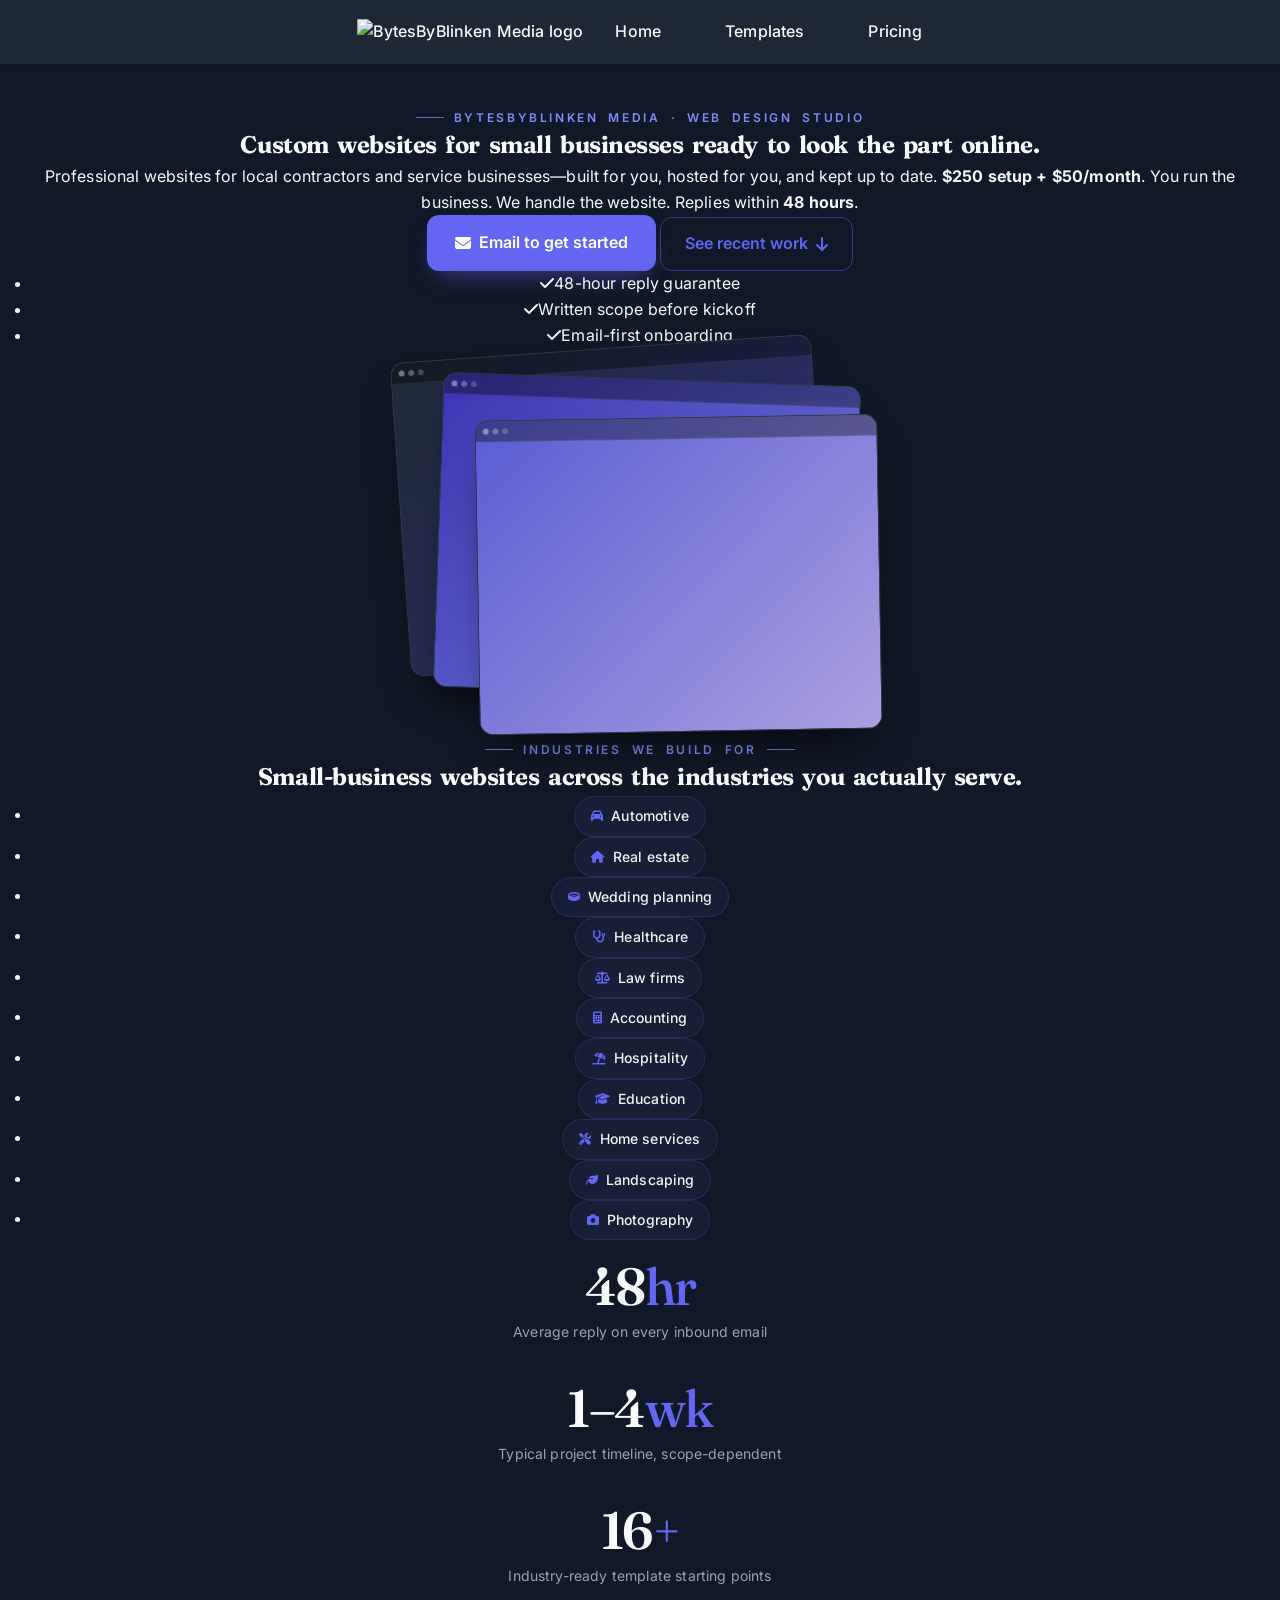
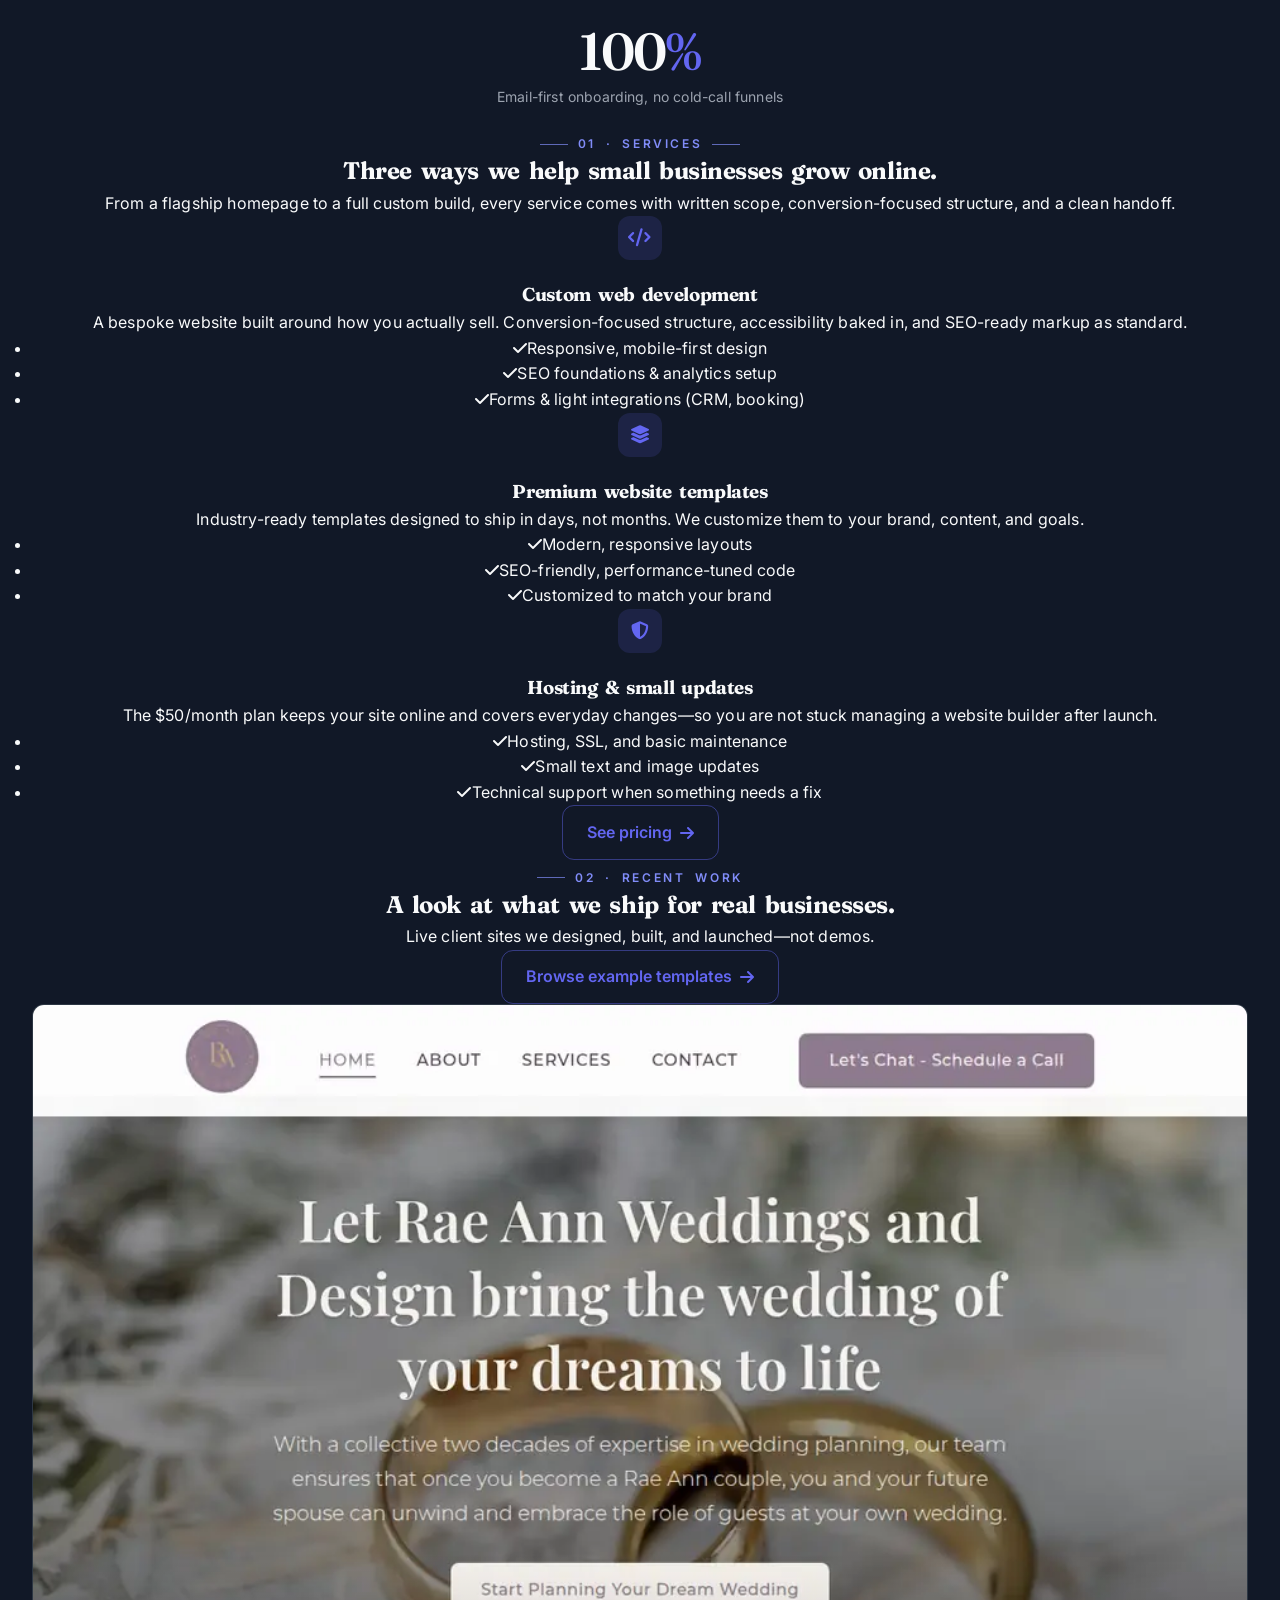
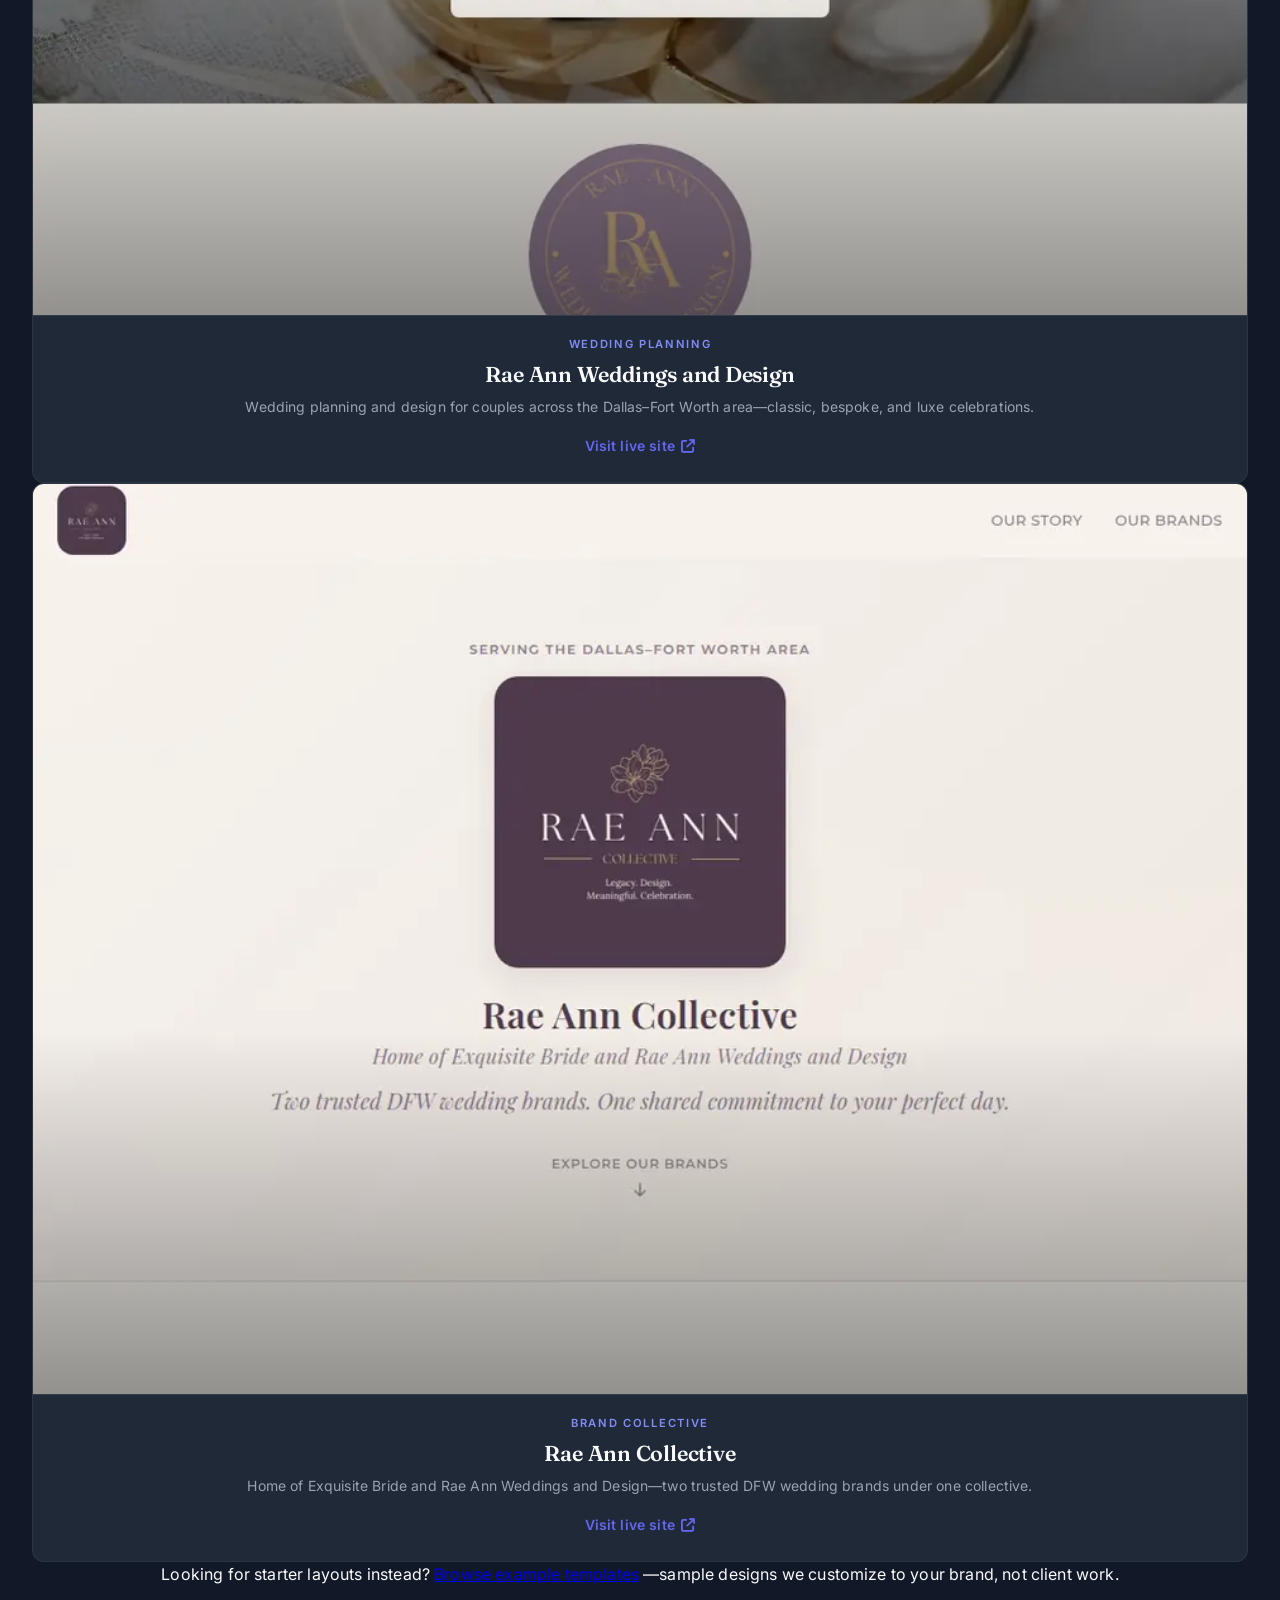
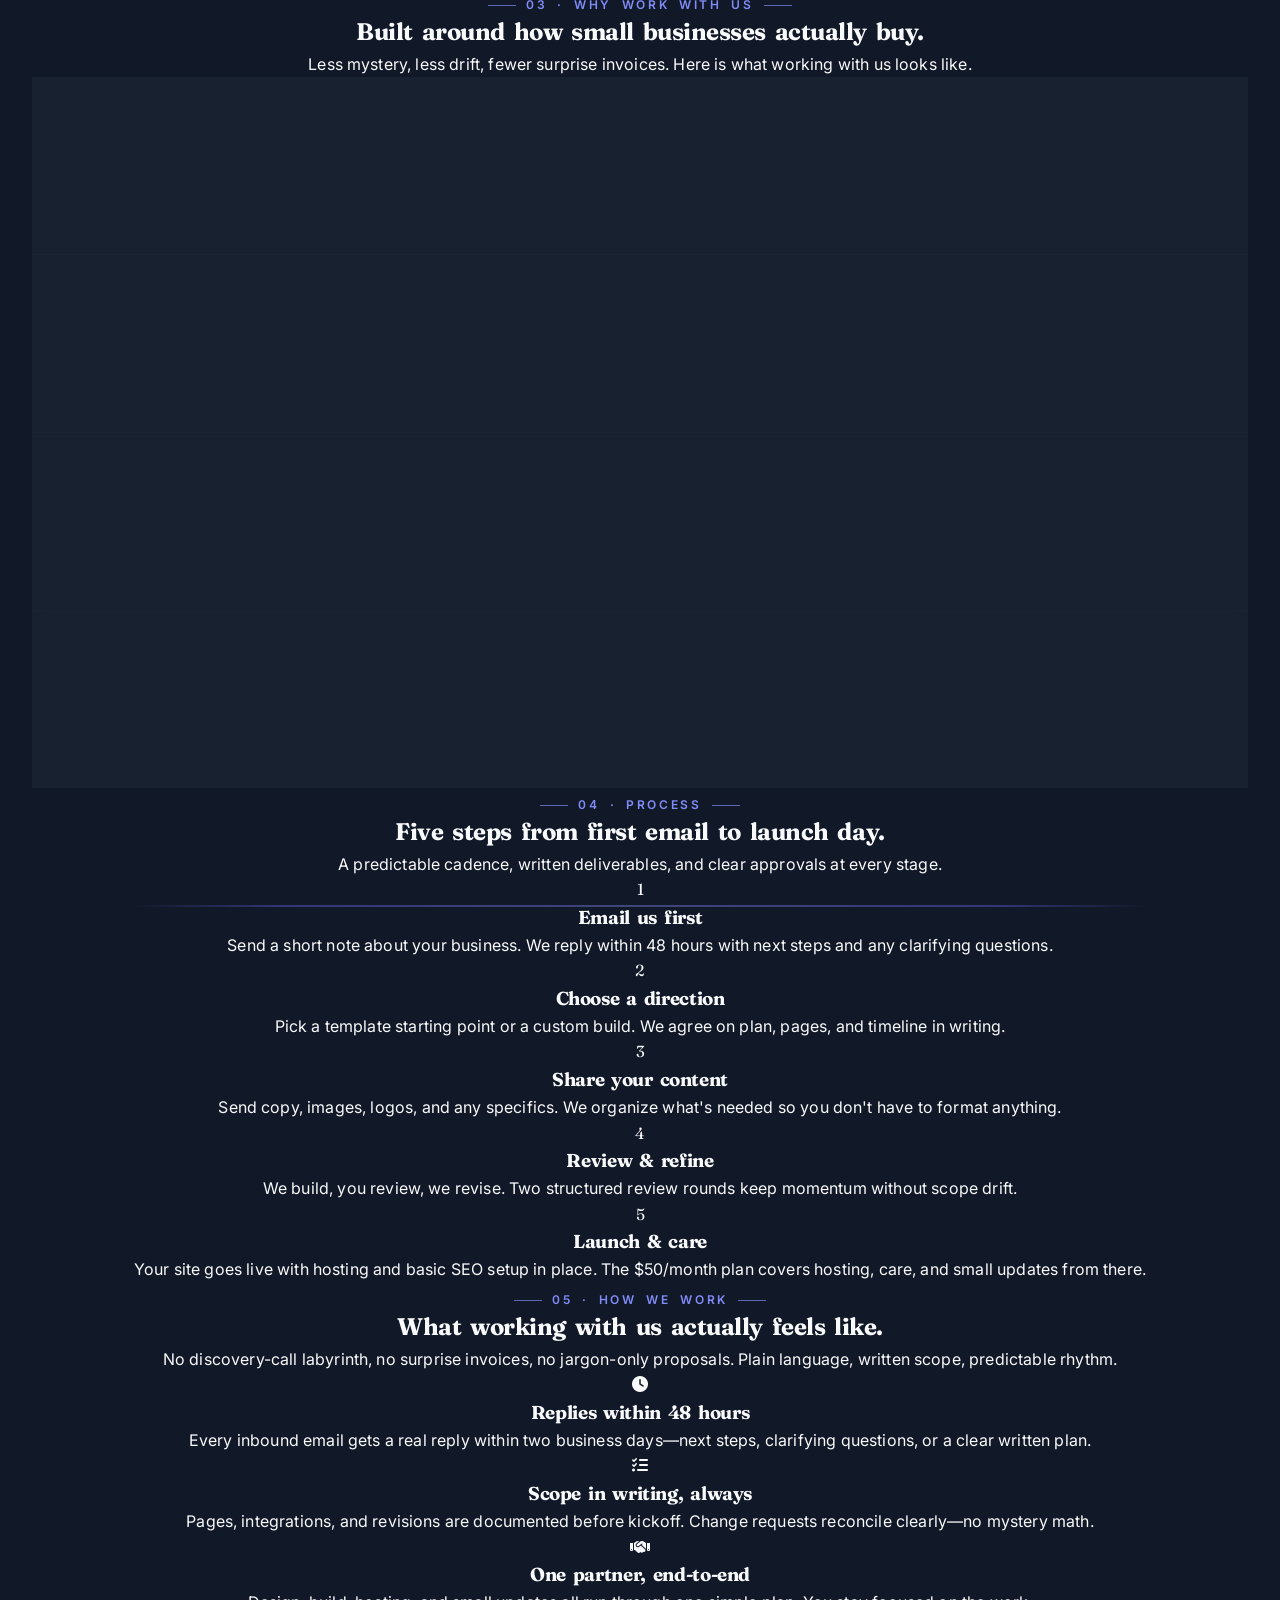
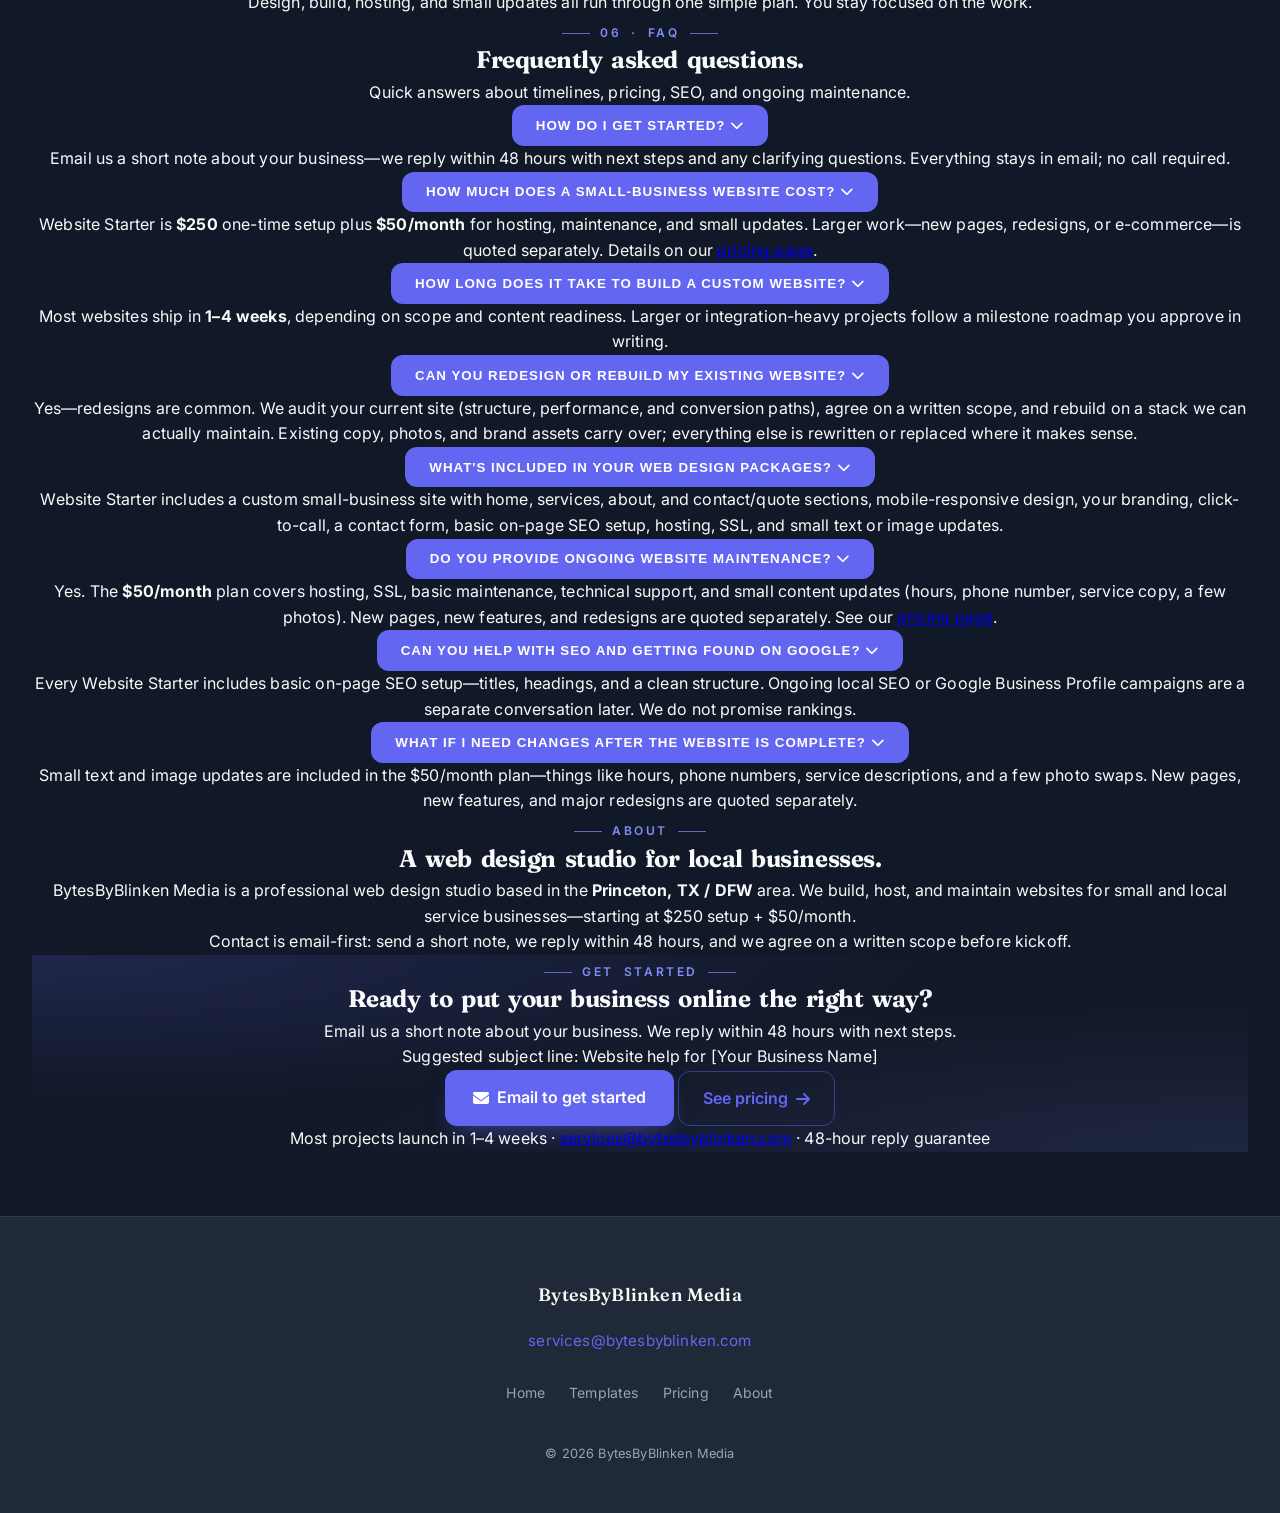
==== commit 95a29e37: "Polish homepage About, client screenshots, and minimal footer. Replace chrome-contaminated work card" ====
--- a/index.html
+++ b/index.html
@@ -137,7 +137,7 @@
                         Professional websites for local contractors and service businesses—built for you, hosted for you, and kept up to date. <strong class="text-light font-semibold">$250 setup + $50/month</strong>. You run the business. We handle the website. Replies within <strong class="text-light font-semibold">48 hours</strong>.
                     </p>
                     <div class="flex flex-col sm:flex-row gap-3 sm:gap-4 pt-2 animate-fadeIn animation-delay-400">
-                        <a href="mailto:services@bytesbyblinken.com?subject=Website%20help%20for%20%5BYour%20Business%20Name%5D&body=Hi%2C%0A%0APlease%20share%20a%20few%20details%20so%20I%20can%20reply%20with%20next%20steps%3A%0A%0A-%20Business%20name%3A%20%0A-%20What%20you%20sell%20or%20do%3A%20%0A-%20Timeline%20or%20deadline%20%28if%20any%29%3A%20%0A-%20Link%20to%20your%20current%20site%20or%20social%20%28if%20you%20have%20one%29%3A%20%0A%0AIf%20you%27d%20rather%20talk%20on%20the%20phone%20first%2C%20say%20so%20here%20and%20we%27ll%20schedule%20a%20call%20after%20this%20note.%0A%0AThanks%21" class="btn-cta">
+                        <a href="mailto:services@bytesbyblinken.com?subject=Website%20help%20for%20%5BYour%20Business%20Name%5D&body=Hi%2C%0A%0APlease%20share%20a%20few%20details%20so%20I%20can%20reply%20with%20next%20steps%3A%0A%0A-%20Business%20name%3A%20%0A-%20What%20you%20sell%20or%20do%3A%20%0A-%20Timeline%20or%20deadline%20%28if%20any%29%3A%20%0A-%20Link%20to%20your%20current%20site%20or%20social%20%28if%20you%20have%20one%29%3A%20%0A%0AThanks%21" class="btn-cta">
                             <i class="fas fa-envelope text-sm"></i>
                             <span>Email to get started</span>
                         </a>
@@ -329,7 +329,7 @@
                 <div class="differentiator-card">
                     <div class="differentiator-icon"><i class="fas fa-envelope-open-text"></i></div>
                     <h3 class="font-display text-xl text-light font-semibold mb-2">Email-first onboarding</h3>
-                    <p class="text-sm text-muted leading-relaxed">No discovery-call gauntlet. Send a short note, we reply within 48 hours, and a call follows only if the project warrants it.</p>
+                    <p class="text-sm text-muted leading-relaxed">No discovery-call gauntlet. Send a short note, we reply within 48 hours, and we keep the conversation in email.</p>
                 </div>
                 <div class="differentiator-card">
                     <div class="differentiator-icon"><i class="fas fa-file-signature"></i></div>
@@ -402,7 +402,7 @@
                 <div class="bg-secondary/60 rounded-2xl p-7 border border-white/10 text-center">
                     <div class="text-accent text-2xl mb-3"><i class="fas fa-clock"></i></div>
                     <h3 class="font-display text-lg text-light font-semibold mb-2">Replies within 48 hours</h3>
-                    <p class="text-sm text-muted leading-relaxed">Every inbound email gets a real reply within two business days—next steps, questions, or a scheduled call.</p>
+                    <p class="text-sm text-muted leading-relaxed">Every inbound email gets a real reply within two business days—next steps, clarifying questions, or a clear written plan.</p>
                 </div>
                 <div class="bg-secondary/60 rounded-2xl p-7 border border-white/10 text-center">
                     <div class="text-accent text-2xl mb-3"><i class="fas fa-list-check"></i></div>
@@ -431,11 +431,11 @@
                 <div class="faq-accordion space-y-3">
                     <div class="faq-item bg-secondary/60 rounded-xl border border-white/5 overflow-hidden" itemscope itemprop="mainEntity" itemtype="https://schema.org/Question">
                         <button type="button" class="faq-trigger w-full text-left px-6 py-4 flex items-center justify-between gap-4 text-lg md:text-xl font-bold text-light hover:bg-white/5 transition-colors focus-visible:outline-none focus-visible:ring-2 focus-visible:ring-accent focus-visible:ring-inset" aria-expanded="true" aria-controls="faq-panel-0" id="faq-trigger-0">
-                            <span itemprop="name">How do I get started—do I have to schedule a call?</span>
+                            <span itemprop="name">How do I get started?</span>
                             <i class="faq-chevron fas fa-chevron-down text-accent shrink-0 transition-transform duration-200 rotate-180" aria-hidden="true"></i>
                         </button>
                         <div class="faq-panel px-6 pb-5 text-muted border-t border-white/5 bg-secondary/40" id="faq-panel-0" role="region" aria-labelledby="faq-trigger-0" itemscope itemprop="acceptedAnswer" itemtype="https://schema.org/Answer">
-                            <div class="pt-4" itemprop="text">No. Email us first with a short note about your business—we reply within 48 hours. If you'd rather talk on the phone, say so in your email; we schedule a call after we've read your note so the conversation focuses on details and options instead of qualifying questions.</div>
+                            <div class="pt-4" itemprop="text">Email us a short note about your business—we reply within 48 hours with next steps and any clarifying questions. Everything stays in email; no call required.</div>
                         </div>
                     </div>
 
@@ -509,6 +509,18 @@
                         </div>
                     </div>
                 </div>
+            </div>
+        </section>
+
+        <!-- =================== ABOUT =================== -->
+        <section id="about" class="py-16 md:py-20 border-t border-white/10" aria-labelledby="about-heading">
+            <div class="text-center max-w-3xl mx-auto">
+                <span class="eyebrow eyebrow-center justify-center">About</span>
+                <h2 id="about-heading" class="font-display text-3xl md:text-4xl lg:text-5xl text-light mt-4 leading-tight font-semibold">
+                    A web design studio for <span class="text-accent">local businesses</span>.
+                </h2>
+                <p class="text-muted mt-6 text-base md:text-lg leading-relaxed">BytesByBlinken Media is a professional web design studio based in the <strong class="text-light font-medium">Princeton, TX / DFW</strong> area. We build, host, and maintain websites for small and local service businesses—starting at $250 setup + $50/month.</p>
+                <p class="text-muted mt-5 text-base md:text-lg leading-relaxed">Contact is email-first: send a short note, we reply within 48 hours, and we agree on a written scope before kickoff.</p>
             </div>
         </section>
 
@@ -519,10 +531,10 @@
                 <h2 class="font-display text-3xl md:text-4xl lg:text-5xl font-semibold text-light mt-5 mb-5 leading-tight">
                     Ready to put your business <span class="text-accent">online the right way</span>?
                 </h2>
-                <p class="text-muted mb-3 max-w-2xl mx-auto leading-relaxed text-base md:text-lg">Email us a short note about your business. We reply within 48 hours with next steps. Prefer a call? Say so in your email; we'll schedule one after we've read your note.</p>
+                <p class="text-muted mb-3 max-w-2xl mx-auto leading-relaxed text-base md:text-lg">Email us a short note about your business. We reply within 48 hours with next steps.</p>
                 <p class="text-muted text-sm mb-8 max-w-xl mx-auto">Suggested subject line: <span class="text-light font-medium">Website help for [Your Business Name]</span></p>
                 <div class="flex flex-col sm:flex-row justify-center items-center gap-4">
-                    <a href="mailto:services@bytesbyblinken.com?subject=Website%20help%20for%20%5BYour%20Business%20Name%5D&body=Hi%2C%0A%0APlease%20share%20a%20few%20details%20so%20I%20can%20reply%20with%20next%20steps%3A%0A%0A-%20Business%20name%3A%20%0A-%20What%20you%20sell%20or%20do%3A%20%0A-%20Timeline%20or%20deadline%20%28if%20any%29%3A%20%0A-%20Link%20to%20your%20current%20site%20or%20social%20%28if%20you%20have%20one%29%3A%20%0A%0AIf%20you%27d%20rather%20talk%20on%20the%20phone%20first%2C%20say%20so%20here%20and%20we%27ll%20schedule%20a%20call%20after%20this%20note.%0A%0AThanks%21" class="btn-cta">
+                    <a href="mailto:services@bytesbyblinken.com?subject=Website%20help%20for%20%5BYour%20Business%20Name%5D&body=Hi%2C%0A%0APlease%20share%20a%20few%20details%20so%20I%20can%20reply%20with%20next%20steps%3A%0A%0A-%20Business%20name%3A%20%0A-%20What%20you%20sell%20or%20do%3A%20%0A-%20Timeline%20or%20deadline%20%28if%20any%29%3A%20%0A-%20Link%20to%20your%20current%20site%20or%20social%20%28if%20you%20have%20one%29%3A%20%0A%0AThanks%21" class="btn-cta">
                         <i class="fas fa-envelope text-sm"></i>
                         <span>Email to get started</span>
                     </a>
@@ -536,53 +548,17 @@
         </section>
     </main>
 
-    <footer class="bg-secondary mt-16 py-12 relative overflow-hidden">
-        <div class="absolute top-0 left-0 w-full h-px bg-gradient-to-r from-transparent via-accent to-transparent opacity-50"></div>
-
-        <!-- Footer Wave SVG -->
-        <div class="absolute top-0 left-0 w-full overflow-hidden leading-none transform rotate-180">
-            <svg class="relative block w-full h-12" data-name="Layer 1" xmlns="http://www.w3.org/2000/svg" viewBox="0 0 1200 120" preserveAspectRatio="none">
-                <path d="M321.39,56.44c58-10.79,114.16-30.13,172-41.86,82.39-16.72,168.19-17.73,250.45-.39C823.78,31,906.67,72,985.66,92.83c70.05,18.48,146.53,26.09,214.34,3V0H0V27.35A600.21,600.21,0,0,0,321.39,56.44Z" class="fill-primary"></path>
-            </svg>
-        </div>
-
-        <div class="container mx-auto px-4">
-            <div class="grid md:grid-cols-3 gap-12 items-start mb-8 px-2">
-                <div>
-                    <h3 style="margin: 1rem;" class="text-xl font-bold mb-6 relative">
-                        <span class="text-light relative inline-block">About<br>Us</span>
-                        <span class="absolute -bottom-1 left-0 w-full h-0.5 bg-accent"></span>
-                    </h3>
-                    <p class="text-muted mb-4 leading-relaxed mt-2">BytesByBlinken Media is a professional web design studio based in the <strong class="text-light font-medium">Princeton, TX / DFW</strong> area. We build, host, and maintain websites for small and local service businesses—starting at $250 setup + $50/month.</p>
-                    <p class="text-muted mb-4 leading-relaxed">Contact is email-first: send a short note, we reply within 48 hours, and we agree on a written scope before kickoff.</p>
-                </div>
-
-                <div class="text-center">
-                    <img id="footer-logo" src="./images/Logo.png" alt="BytesByBlinken Media logo" class="w-24 mx-auto mb-4">
-                    <p class="text-muted">Websites that work as hard as you do</p>
-                </div>
-
-                <div>
-                    <h3 class="text-xl font-bold mb-4 relative">
-                        <span class="text-light relative inline-block">Contact<br>Us</span>
-                        <span class="absolute -bottom-1 left-0 w-full h-0.5 bg-accent"></span>
-                    </h3>
-                    <address class="not-italic text-muted">
-                        <p style="margin: 1rem;" class="mb-2 flex items-center">
-                            <i class="fas fa-envelope mr-3 text-accent"></i>
-                            <a href="mailto:services@bytesbyblinken.com" class="hover:text-accent transition-colors">services@bytesbyblinken.com</a>
-                        </p>
-                        <p style="margin: 1rem;" class="mb-2 flex items-center">
-                            <i class="fas fa-clock mr-3 text-accent"></i>
-                            Response within 48 hours
-                        </p>
-                    </address>
-                </div>
-            </div>
-
-            <div class="border-t border-white/10 pt-6 text-center">
-                <p class="text-muted text-sm">&copy; 2026 BytesByBlinken Media. All rights reserved.</p>
-            </div>
+    <footer class="site-footer">
+        <div class="site-footer-inner">
+            <p class="site-footer-brand">BytesByBlinken Media</p>
+            <a class="site-footer-email" href="mailto:services@bytesbyblinken.com">services@bytesbyblinken.com</a>
+            <nav class="site-footer-nav" aria-label="Footer">
+                <a href="./index.html">Home</a>
+                <a href="./templates.html">Templates</a>
+                <a href="./pricing.html">Pricing</a>
+                <a href="#about">About</a>
+            </nav>
+            <p class="site-footer-copy">&copy; 2026 BytesByBlinken Media</p>
         </div>
     </footer>
     <script>
--- a/style.css
+++ b/style.css
@@ -33,13 +33,6 @@
     letter-spacing: 0.01em;
 }
 
-#footer-logo {
-    width: 6rem;
-    max-width: 100%;
-    margin-left: auto;
-    margin-right: auto;
-}
-
 #logo {
     width: 15%;
     height: auto;
@@ -227,43 +220,67 @@
     width: 100%;
 }
 
-footer {
+.site-footer {
     background-color: var(--secondary-color);
-    padding: 2rem;
     margin-top: 4rem;
-    border-top: 1px solid var(--border-color);
-    position: relative;
-    overflow: hidden;
-}
-
-footer::before {
-    content: '';
-    position: absolute;
-    top: 0;
-    left: 0;
-    width: 100%;
-    height: 1px;
-    background: linear-gradient(90deg, transparent, var(--accent-color), transparent);
-    opacity: 0.5;
-}
-
-footer div {
+    border-top: 1px solid rgba(255, 255, 255, 0.08);
+    padding: 4rem 1.5rem 3rem;
+}
+
+.site-footer-inner {
+    max-width: 40rem;
+    margin: 0 auto;
+    text-align: center;
     display: flex;
-    justify-content: space-around;
-    align-items: center;
-    max-width: 1400px;
-    margin: 0 auto;
-}
-
-#footer-logo {
-    width: 60px;
-    height: auto;
-    margin: 0 1rem;
-}
-
-footer p {
-    color: #fff;
-    text-align: center;
+    flex-direction: column;
+    align-items: center;
+    gap: 1.25rem;
+}
+
+.site-footer-brand {
+    margin: 0;
+    color: var(--light-color);
+    font-family: 'Fraunces', Georgia, serif;
+    font-size: 1.125rem;
+    font-weight: 600;
+    letter-spacing: 0.01em;
+}
+
+.site-footer-email {
+    color: var(--accent-color);
+    text-decoration: none;
+    font-size: 0.95rem;
+    transition: color 0.2s ease;
+}
+
+.site-footer-email:hover {
+    color: var(--highlight-color);
+}
+
+.site-footer-nav {
+    display: flex;
+    flex-wrap: wrap;
+    justify-content: center;
+    align-items: center;
+    gap: 0.75rem 1.5rem;
+    margin: 0.5rem 0 0;
+}
+
+.site-footer-nav a {
+    color: var(--muted-color);
+    text-decoration: none;
+    font-size: 0.875rem;
+    transition: color 0.2s ease;
+}
+
+.site-footer-nav a:hover {
+    color: var(--light-color);
+}
+
+.site-footer-copy {
+    margin: 1.25rem 0 0;
+    color: var(--muted-color);
+    font-size: 0.8rem;
 }
 
 /* Media Queries */
@@ -294,16 +311,6 @@
     #navbar a {
         font-size: 0.9rem;
         padding: 0.5rem 0.75rem;
-    }
-
-    footer div {
-        flex-direction: column;
-        gap: 1rem;
-        text-align: center;
-    }
-
-    #footer-logo {
-        width: 50px;
     }
 
     .welcome-section,
